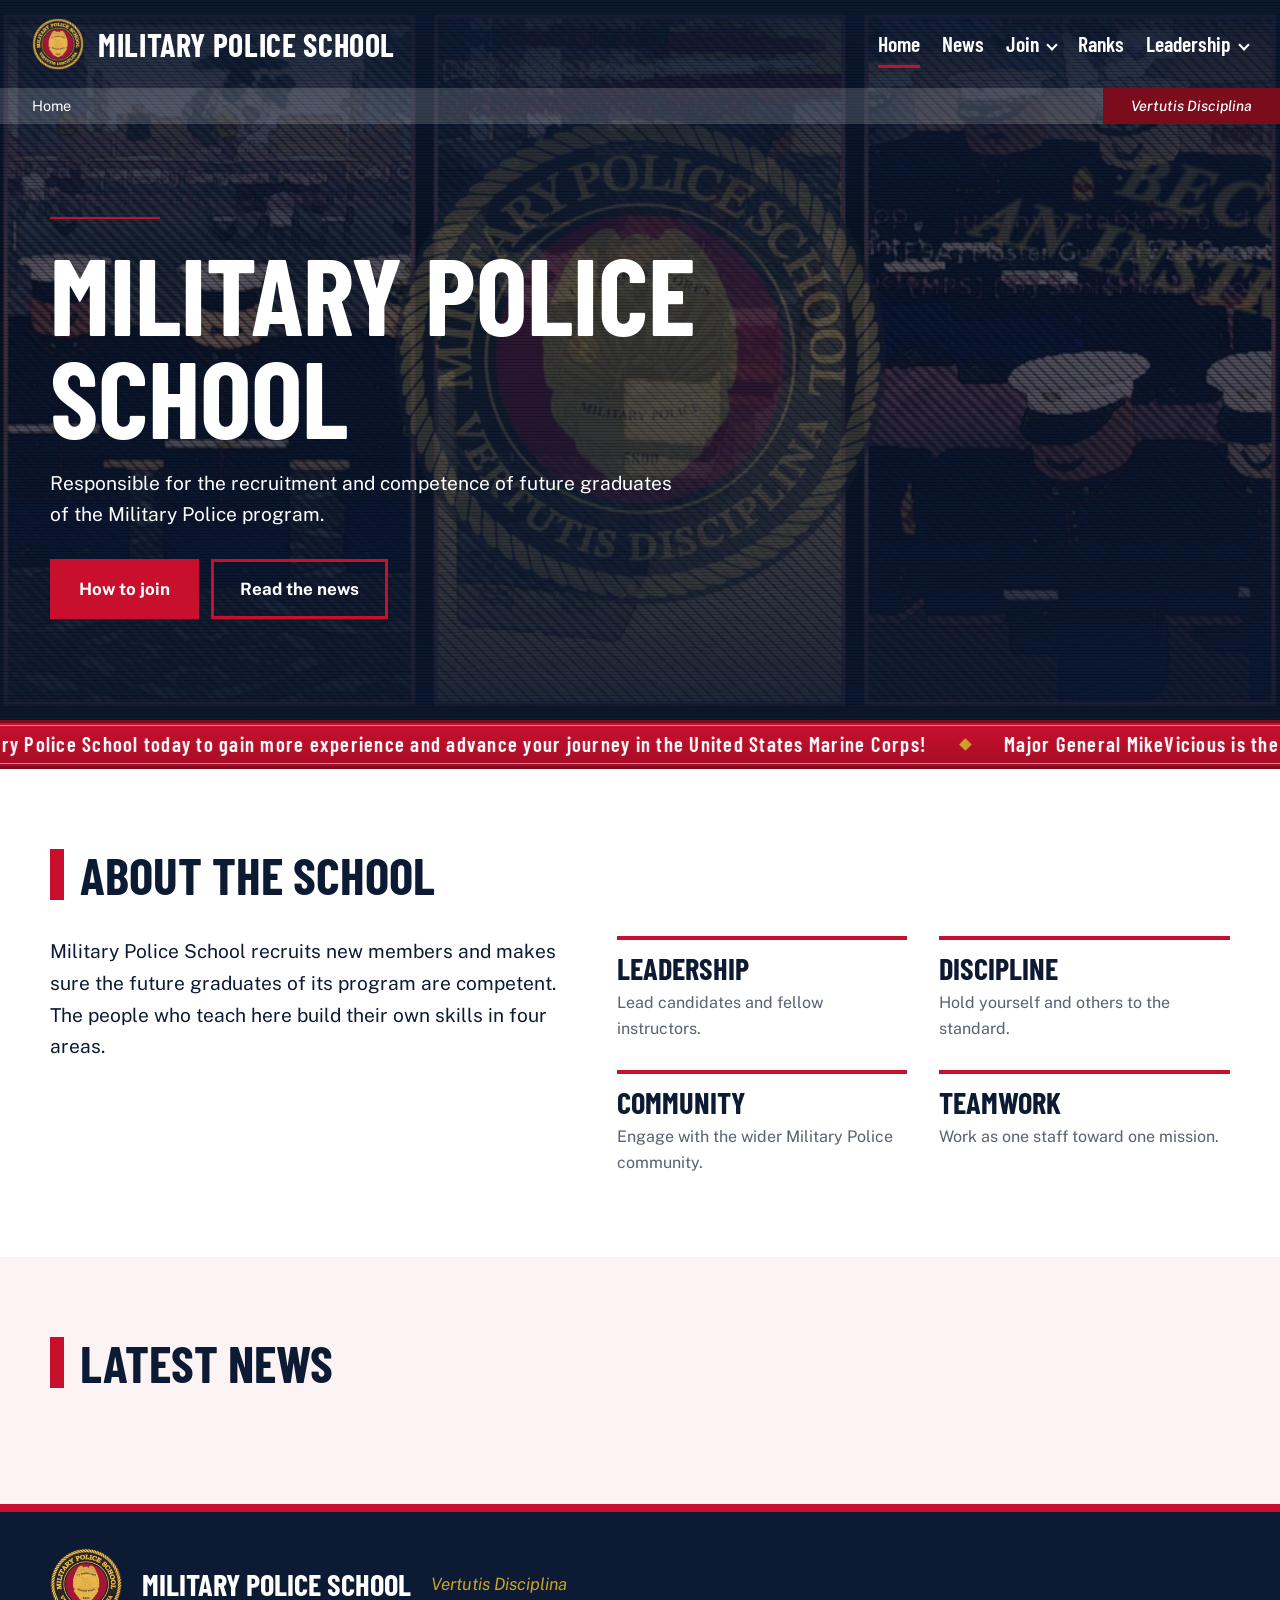
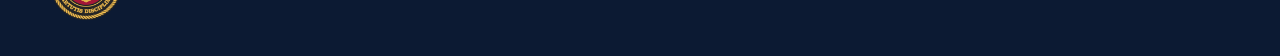
==== index.html @ 48cfb537 "Update index.html" ====
<!DOCTYPE html>
<html lang="en">
<head>
<meta charset="utf-8">
<meta name="viewport" content="width=device-width, initial-scale=1, viewport-fit=cover">
<link rel="icon" type="image/png" href="assets/logo.png">
<link rel="apple-touch-icon" href="assets/logo.png">
<title>Military Police School</title>
<meta property="og:site_name" content="Military Police School">
<meta property="og:type" content="website">
<meta property="og:title" content="Military Police School">
<meta property="og:description" content="Responsible for the recruitment and competence of future graduates of the Military Police program.">
<meta property="og:url" content="https://65vi9.github.io/Military-Police-School-Web/">
<meta property="og:image" content="https://65vi9.github.io/Military-Police-School-Web/assets/og-image.jpg">
<meta name="twitter:card" content="summary_large_image">
<meta name="theme-color" content="#c8102e">
<link rel="preconnect" href="https://fonts.googleapis.com">
<link rel="preconnect" href="https://fonts.gstatic.com" crossorigin>
<link href="https://fonts.googleapis.com/css2?family=Barlow+Condensed:wght@500;600;700&family=Zilla+Slab:wght@500;600;700&family=Public+Sans:wght@400;500;600;700&display=swap" rel="stylesheet">
<style>
:root{--white:#fff;--tint:#fcf4f4;--scarlet:#c8102e;--maroon:#7a0c1b;--navy:#0c1a33;--gold:#c9a227;--muted:#586073;--line:#e9d3d6;color-scheme:light;box-sizing:border-box;padding-top:env(safe-area-inset-top,0px);padding-bottom:env(safe-area-inset-bottom,0px)}
*,*::before,*::after{box-sizing:inherit}
body{margin:0;background:var(--white);color:var(--navy);font-family:"Public Sans",system-ui,-apple-system,"Segoe UI",Arial,sans-serif;font-size:1.0625rem;line-height:1.65}
img{max-width:100%;display:block}
a{color:inherit}
:focus-visible{outline:3px solid var(--scarlet);outline-offset:3px}
.wrap{width:min(1180px,100% - 40px);margin-inline:auto}
.cond{font-family:"Barlow Condensed","Arial Narrow",Impact,sans-serif}
.slab{font-family:"Zilla Slab",Rockwell,Georgia,serif}
.hero{position:relative;min-height:clamp(380px,46vw,520px);background:var(--navy);color:#fff;overflow:hidden;display:flex;flex-direction:column}
.hero.tall{min-height:clamp(560px,62vw,720px)}
.hero-bg{position:absolute;inset:0}
.hero-bg img{width:100%;height:100%;object-fit:cover;opacity:.55}
.hero-bg::after{content:"";position:absolute;inset:0;background:linear-gradient(180deg,rgba(12,26,51,.9),rgba(12,26,51,.35) 45%,rgba(12,26,51,.85))}
.top{position:relative;z-index:5;display:flex;align-items:center;justify-content:space-between;gap:16px;padding:18px 32px;flex-wrap:wrap}
.brand{display:flex;align-items:center;gap:14px;text-decoration:none}
.brand img{width:52px;height:52px}
.brand span{font-size:2rem;font-weight:700;text-transform:uppercase;letter-spacing:.02em;line-height:1}
nav{display:flex;gap:22px;flex-wrap:wrap}
nav a{position:relative;padding:6px 0;font-size:1.35rem;font-weight:600;text-decoration:none}
nav a::after{content:"";position:absolute;left:0;bottom:0;height:3px;width:100%;background:var(--scarlet);transform:scaleX(0);transform-origin:left;transition:transform .3s}
nav a[aria-current]::after{transform:scaleX(1)}
.crumbs{position:relative;z-index:2;display:flex;justify-content:space-between;align-items:stretch;background:rgba(255,255,255,.16);font-size:.9rem}
.crumbs ol{list-style:none;margin:0;padding:6px 32px;display:flex;gap:10px;flex-wrap:wrap;min-width:0}
.crumbs li+li::before{content:"›";margin-right:10px}
.crumbs a{text-decoration:none}
.crumbs li:last-child{overflow:hidden;text-overflow:ellipsis;white-space:nowrap;max-width:50vw}
.motto{background:var(--maroon);padding:6px 28px;font-style:italic;font-weight:500;white-space:nowrap}
.hero-body{position:relative;z-index:2;flex:1;display:flex;flex-direction:column;justify-content:center;padding:48px 0 56px}
.hero-body::before{content:"";display:block;width:110px;height:2px;background:var(--scarlet);margin-bottom:22px}
.hero h1{margin:0;font-size:clamp(3rem,9vw,6.8rem);line-height:.95;font-weight:700;text-transform:uppercase;max-width:14ch}
.hero.long h1{font-size:clamp(2.2rem,5.2vw,4.2rem);max-width:22ch;line-height:1.02}
.hero .lede{margin:20px 0 0;max-width:40rem;font-size:1.2rem}
.hero.play .hero-body>*{animation:slide .8s cubic-bezier(.2,.7,.2,1) both}
.hero.play .hero-body>*:nth-child(2){animation-delay:.12s}
.hero.play .hero-body>*:nth-child(3){animation-delay:.24s}
.hero.play .hero-body>*:nth-child(4){animation-delay:.36s}
.btnrow{display:flex;flex-wrap:wrap;gap:12px;margin-top:28px}
.btn{display:inline-block;padding:13px 26px;font-weight:700;text-decoration:none;border:3px solid var(--scarlet);transition:background .25s,color .25s}
.btn.solid{background:var(--scarlet);color:#fff}
.btn.line{color:#fff}
.page{display:none;min-height:50vh}
.page.on{display:block}
section{padding:80px 0}
.alt{background:var(--tint)}
h2.sec{display:flex;align-items:center;gap:16px;margin:0 0 36px;font-size:clamp(2.2rem,4.6vw,3.2rem);font-weight:700;text-transform:uppercase;line-height:1}
h2.sec::before{content:"";width:14px;align-self:stretch;background:var(--scarlet)}
.about{display:grid;grid-template-columns:1fr 1.2fr;gap:56px;align-items:start}
.about p{margin:0;font-size:1.2rem;max-width:36rem}
.values{display:grid;grid-template-columns:repeat(2,1fr);gap:28px 32px}
.values div{border-top:4px solid var(--scarlet);padding-top:12px}
.values h3{margin:0 0 4px;font-size:1.9rem;text-transform:uppercase;line-height:1.1}
.values p{font-size:1rem;color:var(--muted)}
.filter{display:flex;flex-wrap:wrap;gap:28px 36px;justify-content:space-between;align-items:flex-end;margin-bottom:26px}
.filter label{display:block;font-size:.8rem;letter-spacing:.2em;color:var(--maroon);margin-bottom:6px}
.filter select{min-width:200px;padding:6px 28px 6px 0;border:0;border-bottom:2px solid var(--line);background:transparent;font:700 1rem "Public Sans",sans-serif;color:var(--maroon)}
.filter input{width:min(320px,100%);padding:10px 12px;border:1px solid #b9bfca;font:1rem "Public Sans",sans-serif}
.results{display:flex;gap:16px;align-items:center;margin-bottom:18px;font-size:.95rem}
.results button{border:0;background:none;color:var(--muted);letter-spacing:.15em;font-size:.8rem;cursor:pointer;text-decoration:underline}
.grid{display:grid;grid-template-columns:repeat(6,1fr);gap:3px}
.tile{position:relative;display:block;min-height:300px;overflow:hidden;color:#fff;text-decoration:none;background:var(--navy);grid-column:span 2}
.tile.big{grid-column:span 6;min-height:380px}
.tile .bg{position:absolute;inset:0;background-size:cover;background-position:center;transition:transform .8s cubic-bezier(.2,.7,.2,1)}
.tile::after{content:"";position:absolute;inset:0;background:linear-gradient(180deg,rgba(12,26,51,.1),rgba(12,26,51,.88));transition:background .4s}
.tile .txt{position:absolute;z-index:2;left:0;right:0;bottom:0;padding:26px 28px}
.tile .txt::before{content:"";display:block;width:60px;height:3px;background:var(--scarlet);margin-bottom:14px;transition:width .4s}
.tile h3{margin:0;font-size:clamp(1.35rem,2.4vw,1.9rem);line-height:1.15;text-transform:uppercase;font-weight:700}
.tile.big h3{font-size:clamp(1.6rem,3.2vw,2.5rem);max-width:30ch}
.tile p{margin:10px 0 0;max-width:46rem;font-size:.98rem;color:#e3e6ee}
.more{display:inline-flex;align-items:center;gap:8px;margin-top:14px;font-size:.78rem;font-weight:700;letter-spacing:.2em}
.more::before{content:"";width:11px;height:11px;border-radius:50%;background:var(--scarlet);transition:transform .3s}
.reveal{opacity:0;transform:translateY(26px);transition:opacity .7s,transform .7s}
.reveal.in{opacity:1;transform:none}
.article{max-width:760px}
.meta{margin:0 0 28px;color:var(--muted);font-weight:600}
.article .intro{font-size:1.25rem;margin:0 0 36px}
.qa{margin:0 0 30px}
.qa h3{margin:0 0 8px;padding-left:16px;border-left:6px solid var(--scarlet);font-size:1.5rem;line-height:1.25;color:var(--maroon)}
.qa p{margin:0}
.back{display:inline-block;margin-top:24px;font-weight:700;color:var(--scarlet)}
.join{display:grid;grid-template-columns:1fr 1fr;border:3px solid var(--navy);background:var(--white)}
.join div{padding:40px}
.join div+div{border-left:3px solid var(--navy)}
.join h3{margin:0 0 10px;font-size:2.8rem;text-transform:uppercase;color:var(--scarlet);line-height:1}
.join p{margin:0;max-width:26rem}
.dc{color:var(--scarlet);font-weight:700}
.fmt{margin:0 0 24px;padding:18px 22px;background:var(--navy);color:#fff;border-left:6px solid var(--scarlet);font:.95rem/1.7 ui-monospace,Consolas,monospace;white-space:pre-wrap;overflow-wrap:anywhere}
.lbl{margin:0 0 6px;font-weight:700;color:var(--maroon)}
.steps{display:grid;grid-template-columns:1fr 1fr;gap:28px;margin-bottom:36px}
.steps>div{border-top:4px solid var(--scarlet);padding-top:12px}
.steps h3{margin:0 0 8px;font-size:1.9rem;text-transform:uppercase;line-height:1.1}
.steps p{margin:0 0 14px}
.list{margin:0 0 20px;padding-left:22px}
.list li{margin-bottom:6px}
.empty{margin:0;color:var(--muted)}
.rank-group{margin-bottom:56px}
.rank-group:last-child{margin-bottom:0}
.rank-group h3{margin:0 0 22px;padding-bottom:8px;border-bottom:2px solid var(--line);font-size:1.9rem;text-transform:uppercase;color:var(--scarlet)}
.roster{display:grid;grid-template-columns:repeat(3,1fr);gap:40px 28px}
.entry{display:flex;flex-direction:column;gap:14px;min-width:0}
.portrait{width:100%;max-width:320px;aspect-ratio:215/245;background:#e9edf3;border-bottom:5px solid var(--scarlet)}
.portrait img{width:100%;height:100%;object-fit:cover}
.rank{display:flex;align-items:center;gap:14px;min-width:0}
.tile2{flex:none;width:80px;height:80px;display:grid;place-items:center;background:var(--navy);border-bottom:5px solid var(--scarlet)}
.tile2 img{max-width:54px;max-height:58px;width:auto;height:auto}
.rank>div:last-child{min-width:0}
.rank b{display:block;font-size:1.8rem;line-height:1.05;overflow-wrap:anywhere}
.rank span{display:block;font-weight:600;margin-top:4px}
.rank small{display:block;font-size:.95rem;color:var(--muted)}
footer{background:var(--navy);color:#fff;border-top:8px solid var(--scarlet)}
footer .wrap{display:flex;align-items:center;gap:20px;padding:36px 0;flex-wrap:wrap}
footer img{width:72px;height:72px}
footer p{margin:0}
footer .t{font-size:1.9rem;font-weight:700;text-transform:uppercase}
footer em{color:var(--gold)}
.lead{margin:0 0 28px}
.lead img{width:100%;border-bottom:6px solid var(--scarlet)}
figure{margin:0 0 28px}
figure img{width:100%}
figcaption{font-size:.9rem;color:var(--muted);margin-top:6px}
blockquote{margin:0 0 30px;padding:6px 0 6px 20px;border-left:6px solid var(--scarlet);font-size:1.5rem;line-height:1.3;color:var(--maroon)}
blockquote cite{display:block;margin-top:8px;font:600 1rem "Public Sans",sans-serif;color:var(--muted)}
.sub{margin:36px 0 12px;font-size:1.7rem}
.body{margin:0 0 20px}
.has-menu{position:relative;display:flex}
.caret{display:inline-block;width:8px;height:8px;margin-left:9px;border-right:2px solid currentColor;border-bottom:2px solid currentColor;transform:translateY(-3px) rotate(45deg);transition:transform .3s}
.has-menu:hover .caret,.has-menu:focus-within .caret{transform:translateY(1px) rotate(225deg)}
.menu,.fly{list-style:none;margin:0;padding:14px 0;opacity:0;visibility:hidden;transition:opacity .25s,transform .25s,visibility .25s}
.menu{position:absolute;top:100%;right:-14px;min-width:250px;background:#a00c20;box-shadow:0 14px 30px rgba(0,0,0,.4);transform:translateY(10px)}
.has-menu:hover>.menu,.has-menu:focus-within>.menu{opacity:1;visibility:visible;transform:none}
.menu li{position:relative}
.menu a{display:block;padding:9px 28px;font-size:1.15rem;font-weight:500;white-space:nowrap}
.menu a::after{display:none}
.menu li:hover>a,.menu li:focus-within>a{background:rgba(0,0,0,.2)}
.menu li.has-fly>a,.menu li.flat>a{padding-left:38px}
.menu li.has-fly>a::before{content:"";position:absolute;left:16px;top:50%;width:8px;height:8px;border-left:2px solid #fff;border-bottom:2px solid #fff;transform:translateY(-50%) rotate(45deg)}
.fly .none{display:block;padding:9px 28px;font-size:1.15rem;font-weight:500;white-space:nowrap;opacity:.7}
.fly{position:absolute;top:-14px;right:100%;min-width:270px;background:var(--maroon);box-shadow:0 14px 30px rgba(0,0,0,.4);transform:translateX(10px)}
.menu li:hover>.fly,.menu li:focus-within>.fly{opacity:1;visibility:visible;transform:none}
.bio{display:inline-flex;align-items:center;gap:14px;align-self:flex-start;color:#a00c20;font-size:.85rem;font-weight:600;letter-spacing:.28em;text-transform:uppercase;text-decoration:none}
.bio svg{width:18px;height:22px;flex:none;fill:currentColor;transition:transform .3s}
.bio span{padding-bottom:3px;background:linear-gradient(currentColor,currentColor) left bottom/0 2px no-repeat;transition:background-size .3s}
.profile{display:grid;grid-template-columns:minmax(0,380px) 1fr;gap:48px;align-items:start}
.profile .portrait{max-width:380px}
.profile .rank{gap:18px;margin-bottom:26px}
.profile .tile2{width:96px;height:96px}
.profile .tile2 img{max-width:64px;max-height:70px}
.profile .rank b{font-size:2.4rem}
.profile .rank span{font-size:1.1rem}
.promo{margin:36px 0 12px}
.promo h3{margin:0 0 22px;padding-bottom:8px;border-bottom:2px solid var(--line);font-size:1.9rem;text-transform:uppercase;color:var(--scarlet)}
.timeline{position:relative;list-style:none;margin:0;padding:0 0 0 34px}
.timeline::before{content:"";position:absolute;left:8px;top:14px;bottom:14px;width:3px;background:var(--line)}
.timeline li{position:relative;display:flex;align-items:center;gap:20px;padding:10px 0}
.timeline li::before{content:"";position:absolute;left:-34px;top:50%;width:19px;height:19px;border:3px solid var(--scarlet);border-radius:50%;background:var(--white);transform:translateY(-50%)}
.timeline li:last-child::before{background:var(--scarlet);box-shadow:0 0 0 5px rgba(200,16,46,.18)}
.timeline .when{flex:none;width:170px;font-weight:600;color:var(--muted);font-size:.95rem}
.timeline .badge{flex:none;width:68px;height:68px;display:grid;place-items:center;background:var(--navy);border-bottom:4px solid var(--scarlet)}
.timeline .badge img{max-width:46px;max-height:50px;width:auto;height:auto}
.timeline .what b{display:block;font-size:1.55rem;line-height:1.1}
.timeline .what span{display:block;font-weight:600;color:var(--maroon)}
.progress{position:fixed;top:0;left:0;right:0;height:4px;z-index:50;background:linear-gradient(90deg,var(--scarlet),var(--gold));transform:scaleX(0);transform-origin:left}
.hero-bg::before{content:"";position:absolute;inset:0;z-index:1;pointer-events:none;background:repeating-linear-gradient(0deg,rgba(0,0,0,.2) 0 1px,transparent 1px 3px)}
.hero::before{content:"";position:absolute;left:0;right:0;top:-160px;height:160px;z-index:1;pointer-events:none;background:linear-gradient(180deg,transparent,rgba(255,255,255,.08),transparent)}
.portrait{position:relative;overflow:hidden}
.portrait img{transition:transform .6s cubic-bezier(.2,.7,.2,1)}
.portrait::after{content:"";position:absolute;inset:12px;pointer-events:none;opacity:0;transform:scale(1.12);transition:opacity .35s,transform .35s;background:linear-gradient(#fff,#fff) 0 0/24px 2px,linear-gradient(#fff,#fff) 0 0/2px 24px,linear-gradient(#fff,#fff) 100% 0/24px 2px,linear-gradient(#fff,#fff) 100% 0/2px 24px,linear-gradient(#fff,#fff) 0 100%/24px 2px,linear-gradient(#fff,#fff) 0 100%/2px 24px,linear-gradient(#fff,#fff) 100% 100%/24px 2px,linear-gradient(#fff,#fff) 100% 100%/2px 24px;background-repeat:no-repeat}
.tile2,.timeline .badge{position:relative;overflow:hidden}
.tile2::after,.timeline .badge::after{content:"";position:absolute;inset:0;pointer-events:none;background:linear-gradient(115deg,transparent 35%,rgba(255,255,255,.35) 50%,transparent 65%);transform:translateX(-130%)}
.creed{position:relative;margin:0 0 26px;padding:18px 24px 18px 28px;background:var(--navy);border-left:6px solid var(--scarlet);color:#fff;font-size:1.45rem;font-style:italic;line-height:1.3}
.creed small{display:block;margin-bottom:8px;color:var(--gold);font:700 .75rem "Public Sans",sans-serif;font-style:normal;letter-spacing:.3em}
.outcome{margin:0 0 40px}
.outcome h3{display:flex;align-items:center;gap:12px;margin:0 0 14px;font-size:1.9rem;text-transform:uppercase;color:var(--scarlet)}
.outcome h3::before{content:"";width:12px;height:26px;background:var(--scarlet)}
.outcome .scroll{overflow-x:auto;border:3px solid var(--navy)}
.outcome table{width:100%;min-width:560px;border-collapse:collapse}
.outcome th{padding:12px 16px;background:var(--navy);border-bottom:4px solid var(--scarlet);color:#fff;text-align:left;font:700 1.15rem "Barlow Condensed",sans-serif;letter-spacing:.14em;text-transform:uppercase}
.outcome td{padding:13px 16px;border-top:1px solid var(--line);font-weight:600;overflow-wrap:anywhere}
.outcome tbody tr{transition:background .2s}
.outcome tbody tr:nth-child(even){background:var(--tint)}
.outcome td.tbd{color:var(--muted);font-style:italic;font-weight:500}
.outcome td.only{padding:36px 16px;color:var(--maroon);font-style:normal;font-weight:700;letter-spacing:.22em;text-align:center;text-transform:uppercase}
@keyframes sweep{from{top:-160px}to{top:100%}}
@keyframes strike{from{opacity:0;letter-spacing:.3em}to{opacity:1;letter-spacing:0}}
@keyframes rule{from{width:0}to{width:110px}}
@keyframes pagein{from{opacity:0;transform:translateY(14px)}to{opacity:1;transform:none}}
@keyframes ping{0%{box-shadow:0 0 0 0 rgba(200,16,46,.55)}100%{box-shadow:0 0 0 16px rgba(200,16,46,0)}}
@keyframes slam{0%{opacity:0;transform:rotate(-3deg) scale(2.6)}60%{opacity:.95}100%{opacity:.93;transform:rotate(-3deg) scale(1)}}
@media (prefers-reduced-motion:no-preference){
.hero::before{animation:sweep 7s linear infinite}
.hero.play .hero-body>h1{animation:strike .9s cubic-bezier(.2,.7,.2,1) both}
.hero.play .hero-body::before{animation:rule 1s ease-out both}
.page.on{animation:pagein .5s ease both}
.timeline li:last-child::before{animation:ping 2.2s ease-out infinite}
.stamp{animation:slam .7s cubic-bezier(.2,.9,.3,1.25) .4s both}
}
@keyframes slide{from{opacity:0;transform:translateX(-34px)}to{opacity:1;transform:none}}
@keyframes drift{from{transform:scale(1)}to{transform:scale(1.1) translateX(-1.5%)}}
@media (prefers-reduced-motion:no-preference){.hero-bg img{animation:drift 24s ease-in-out infinite alternate}}
@media (prefers-reduced-motion:reduce){.reveal{opacity:1;transform:none;transition:none}.tile .bg,.tile .txt::before,nav a::after{transition:none}}
.stamp{display:table;position:relative;margin:0 0 32px;padding:12px 34px 14px;border:5px solid var(--scarlet);color:var(--scarlet);text-align:center;text-transform:uppercase;transform:rotate(-3deg);transform-origin:left center;opacity:.93;filter:url(#inkWear)}
.stamp::before{content:"";position:absolute;inset:4px;border:2px solid currentColor;pointer-events:none}
.stamp>*{display:block;position:relative;font-family:"Barlow Condensed","Arial Narrow",sans-serif;line-height:1}
.stamp-top{padding:0 0 7px .42em;border-bottom:2px solid currentColor;font-size:.95rem;font-weight:700;letter-spacing:.42em}
.stamp-main{padding:8px 0 4px .2em;font-size:4.6rem;font-weight:700;letter-spacing:.2em}
.stamp-bot{padding:7px 0 0 .3em;border-top:2px solid currentColor;font-size:.9rem;font-weight:600;letter-spacing:.3em}
.ticker{position:relative;display:flex;align-items:stretch;background:linear-gradient(180deg,var(--scarlet),#a60d26);color:#fff;border-top:3px solid var(--maroon);border-bottom:3px solid var(--maroon);overflow:hidden}
.ticker::before{content:"";position:absolute;inset:2px 0;border-top:1px solid rgba(255,255,255,.5);border-bottom:1px solid rgba(255,255,255,.5);pointer-events:none;z-index:2}
.ticker-view{flex:1;min-width:0;overflow:hidden;cursor:grab;touch-action:pan-y;user-select:none;-webkit-user-select:none}
.ticker-view.drag{cursor:grabbing}
.ticker-track{display:flex;width:max-content;will-change:transform}
.ticker-set{display:flex;flex:none}
.ticker-item{flex:none;display:flex;align-items:center;padding:9px 0;font-size:1.3rem;line-height:1.2;font-weight:600;letter-spacing:.06em;white-space:nowrap}
.ticker-item::after{content:"";width:9px;height:9px;margin:0 34px;background:var(--gold);transform:rotate(45deg)}
@media (prefers-reduced-motion:reduce){.ticker-view{overflow-x:auto;cursor:auto;user-select:auto;-webkit-user-select:auto}.ticker-set.dup{display:none}}
@media (max-width:560px){.ticker-item{font-size:1.1rem}.stamp{padding:10px 18px 12px}.stamp-main{font-size:3.2rem}.stamp-top{font-size:.8rem;letter-spacing:.3em}.stamp-bot{font-size:.75rem;letter-spacing:.14em}}
.ranks{display:grid;grid-template-columns:minmax(250px,330px) minmax(0,1fr);gap:44px;align-items:start}
.rank-list{list-style:none;margin:0;padding:0;border:3px solid var(--navy);background:var(--white)}
.rank-list li+li{border-top:1px solid var(--line)}
.rank-list .grp{padding:10px 18px;background:var(--tint);color:var(--maroon);font-family:"Barlow Condensed","Arial Narrow",sans-serif;font-size:1.1rem;font-weight:700;letter-spacing:.2em;text-transform:uppercase}
.rank-list a{display:flex;justify-content:space-between;align-items:center;gap:12px;padding:14px 18px;border-left:6px solid transparent;font-weight:600;text-decoration:none;transition:background .2s,border-color .2s}
.rank-list small{color:var(--muted);font-size:.85rem;font-weight:600;letter-spacing:.06em;white-space:nowrap}
.rank-list a[aria-current]{background:var(--navy);border-left-color:var(--scarlet);color:#fff}
.rank-list a[aria-current] small{color:#d4d9e6}
.rank-head{margin:0 0 26px}
.rank-head h3{margin:0 0 14px;font-size:clamp(2.4rem,5.5vw,3.6rem);line-height:1;text-transform:uppercase}
.chips{display:flex;flex-wrap:wrap;gap:8px}
.chips span{padding:4px 14px;background:var(--navy);color:#fff;font-size:.85rem;font-weight:700;letter-spacing:.14em;text-transform:uppercase}
.chips span:first-child{background:var(--scarlet)}
.insignia-row{display:flex;flex-wrap:wrap;gap:28px}
.insig{display:flex;align-items:center;gap:16px}
.insig .tile2{width:112px;height:112px}
.insig .tile2 img{max-width:76px;max-height:84px}
.insig b{display:block;font-size:1.5rem;line-height:1.1}
.insig span{display:block;font-weight:600;color:var(--muted)}
.rank-detail h4{margin:32px 0 12px;padding-bottom:6px;border-bottom:2px solid var(--line);font-family:"Barlow Condensed","Arial Narrow",sans-serif;font-size:1.7rem;line-height:1.1;text-transform:uppercase;color:var(--scarlet)}
.rank-detail .body{font-size:1.15rem}
@media (prefers-reduced-motion:no-preference){.rank-card{animation:pagein .35s ease both}}
@media (hover:hover) and (pointer:fine){
.rank-list a:not([aria-current]):hover{background:var(--tint)}
nav a:hover::after{transform:scaleX(1)}
.crumbs a:hover{text-decoration:underline}
.btn.solid:hover{background:var(--maroon);border-color:var(--maroon)}
.btn.line:hover{background:var(--scarlet)}
.tile:hover .bg{transform:scale(1.07)}
.tile:hover::after{background:linear-gradient(180deg,rgba(122,12,27,.25),rgba(12,26,51,.94))}
.tile:hover .txt::before{width:130px}
.tile:hover .more::before{transform:scale(1.5)}
.bio:hover svg{transform:translateY(-3px)}
.bio:hover span{background-size:100% 2px}
.portrait:hover img{transform:scale(1.05)}
.portrait:hover::after{opacity:1;transform:none}
.tile2:hover::after,.timeline li:hover .badge::after{transform:translateX(130%);transition:transform .8s}
.tile2:hover img,.timeline li:hover .badge img{transform:scale(1.1);transition:transform .4s}
.outcome tbody tr:hover{background:#f6dfe3}
}
@media (max-width:900px){
.ranks{grid-template-columns:1fr;gap:28px}
.rank-list{display:flex;overflow-x:auto;border-width:2px}
.rank-list .grp{display:none}
.rank-list li{flex:none}
.rank-list li+li{border-top:0;border-left:1px solid var(--line)}
.rank-list a{border-left:0;border-bottom:5px solid transparent;white-space:nowrap}
.rank-list a[aria-current]{border-bottom-color:var(--scarlet)}
.about{grid-template-columns:1fr;gap:32px}
.roster{grid-template-columns:1fr}
.profile{grid-template-columns:1fr}
.menu,.caret{display:none}
.join,.steps{grid-template-columns:1fr}
.join div+div{border-left:0;border-top:3px solid var(--navy)}
.tile{grid-column:span 6}
section{padding:60px 0}
.top{padding:14px 20px}
.crumbs ol{padding:6px 20px}
}
@media (max-width:560px){
.timeline li{flex-wrap:wrap;gap:6px 16px}
.timeline .when{width:100%}
}
@media (max-width:560px){
.brand span{display:none}
nav{gap:14px}
nav a{font-size:1.15rem}
.values{grid-template-columns:1fr}
.motto{padding:6px 14px}
}
.awards{margin-top:56px}
.awards>h3{margin:0 0 22px;padding-bottom:8px;border-bottom:2px solid var(--line);font-size:1.9rem;text-transform:uppercase;color:var(--scarlet)}
.case{--per-row:var(--dense,7);container-type:inline-size;--cell:100px;--gap:14px;--pad:36px;--rib:76px;--cols:min(var(--count),var(--per-row));position:relative;width:min(100%,max(700px,calc(var(--cols)*var(--cell) + (var(--cols) - 1)*var(--gap) + 2*var(--pad) + 39px)));margin-inline:auto;padding:38px var(--pad) 36px;color:#fff;border-style:solid;border-width:25px 20px 22px 19px;border-image:url(assets/awards/shadowbox.png) 25 20 22 19 stretch;background:url("data:image/svg+xml,%3Csvg xmlns='http://www.w3.org/2000/svg' width='240' height='240'%3E%3Cfilter id='n' x='0' y='0'%3E%3CfeTurbulence type='fractalNoise' baseFrequency='.85' numOctaves='3' seed='7' stitchTiles='stitch'/%3E%3CfeColorMatrix values='0 0 0 0 1 0 0 0 0 1 0 0 0 0 1 0 0 0 1.6 -.55'/%3E%3C/filter%3E%3Crect width='240' height='240' filter='url(%23n)' opacity='.2'/%3E%3C/svg%3E"),repeating-linear-gradient(0deg,rgba(0,0,0,.34) 0 1px,rgba(255,255,255,.028) 1px 2px,transparent 2px 3px),repeating-linear-gradient(90deg,rgba(0,0,0,.34) 0 1px,rgba(255,255,255,.028) 1px 2px,transparent 2px 3px),repeating-linear-gradient(45deg,rgba(255,255,255,.012) 0 1px,transparent 1px 4px),radial-gradient(120% 95% at 50% 35%,#1f1f20 0,#161617 55%,#0c0c0d 100%);box-shadow:inset 0 0 90px rgba(0,0,0,.85),0 28px 54px rgba(12,26,51,.32)}
.medal-field{--cw:min(var(--cell),calc((100cqw - (var(--cols) - 1)*var(--gap))/var(--cols)));display:flex;flex-wrap:wrap;justify-content:center;gap:30px var(--gap)}
.medal-field .award{flex:none;width:var(--cw)}
.award{display:flex;flex-direction:column;gap:12px;min-width:0}
.award-art{position:relative;width:100%}
.award-art img{width:100%;height:100%;object-fit:contain;object-position:center top;filter:drop-shadow(5px 9px 7px rgba(0,0,0,.7))}
.medal-field .award-art{aspect-ratio:1/2.15;padding:0 4px}
.plate{flex:1;display:flex;align-items:center;justify-content:center;min-height:calc(var(--cw,100px)*.42);padding:4px 3px;border:2px solid;border-image:url(assets/awards/medal-plate.png) 1 fill/2px;box-shadow:0 4px 6px rgba(0,0,0,.65);color:#99902B;font-family:"Barlow Condensed","Arial Narrow",Impact,sans-serif;font-size:clamp(4px,calc(var(--cw,100px)*.115),.8rem);font-weight:700;letter-spacing:.01em;line-height:1.15;text-align:center;text-transform:uppercase;text-wrap:balance;overflow-wrap:break-word;word-break:normal}
.stars{position:absolute;left:50%;top:15%;transform:translateX(-50%);display:flex;flex-wrap:wrap;justify-content:center;gap:2px;width:72%;filter:drop-shadow(0 1px 1px rgba(0,0,0,.8))}
.stars i{width:14px;height:14px;background:#d4d8de;clip-path:polygon(50% 0,61% 35%,98% 35%,68% 57%,79% 91%,50% 70%,21% 91%,32% 57%,2% 35%,39% 35%)}
.stars i.b{background:#c07a3a}
.case-low{display:grid;grid-template-columns:1fr auto 1fr;grid-template-areas:"left rack right";align-items:center;gap:24px;margin-top:46px}
.case-low .left{grid-area:left;justify-content:flex-end}
.case-low .right{grid-area:right;justify-content:flex-start}
.case-low .rack{grid-area:rack}
.side{display:flex;flex-wrap:wrap;align-items:center;gap:12px}
.side .award{flex:none;width:68px}
.side .award-art{aspect-ratio:1/1}
.side .award-art img{object-position:center}
.rack{display:flex;flex-direction:column;align-items:center;filter:drop-shadow(0 5px 6px rgba(0,0,0,.7))}
.rack-row{display:flex;justify-content:center}
.rack .award{flex:none;width:var(--rib);gap:0}
.rack .award-art{aspect-ratio:3.66/1;box-shadow:0 0 0 1px rgba(0,0,0,.65)}
.rack .award-art img{object-fit:cover;object-position:center;filter:none}
.rack .stars{top:50%;transform:translate(-50%,-50%)}
.rack .stars i{width:9px;height:9px}
.case-foot{display:flex;justify-content:center;align-items:center;gap:20px 24px;margin-top:38px}
.case-foot .nameplate{flex:0 1 auto;min-width:0}
.foot-insig{flex:none;display:grid;place-items:center;width:96px}
.foot-insig img{max-width:84px;max-height:72px;width:auto;height:auto;filter:drop-shadow(4px 7px 6px rgba(0,0,0,.75))}
@container (max-width:480px){.case-foot{flex-wrap:wrap}.case-foot .nameplate{order:-1;flex-basis:100%}.foot-insig{width:auto}.foot-insig img{max-width:80px;max-height:60px}}
.nameplate{display:flex;flex-direction:column;align-items:center;gap:3px;width:fit-content;min-width:min(100%,380px);max-width:100%;padding:14px 30px;border:3px solid;border-image:url(assets/awards/nameplate-box.png) 1 fill/3px;text-align:center;text-transform:uppercase;color:#99902B;box-shadow:0 6px 10px rgba(0,0,0,.65)}
.nameplate b{font-size:1.45rem;line-height:1.1;letter-spacing:.1em;color:#99902B}
.nameplate span,.nameplate em{font-family:"Barlow Condensed","Arial Narrow",Impact,sans-serif;font-style:normal;font-weight:700;letter-spacing:.12em}
.nameplate span{font-size:.9rem}
.nameplate em{font-size:1.05rem;color:#99902B}
@media (prefers-reduced-motion:no-preference){
@keyframes awardin{from{opacity:0;transform:translateY(16px)}to{opacity:1;transform:none}}
.award{animation:awardin .55s cubic-bezier(.2,.7,.2,1) both;animation-delay:calc(var(--i)*45ms);transition:transform .3s}
}
@media (hover:hover) and (pointer:fine){.award:hover{transform:translateY(-5px)}}
@media (max-width:1100px){.case{--per-row:min(var(--dense,7),10);--cell:96px}}
@media (max-width:760px){.case{--per-row:min(var(--dense,7),6)}.case-low{grid-template-columns:1fr 1fr;grid-template-areas:"rack rack" "left right";gap:28px 14px}.case-low .left,.case-low .right{justify-content:center}}
@media (max-width:560px){.case{--per-row:min(var(--dense,7),3);--cell:84px;--gap:8px;--pad:12px;--rib:64px;padding:24px var(--pad) 24px;border-width:14px 11px 12px 11px}.plate{letter-spacing:0}.nameplate{padding:12px 20px}.nameplate b{font-size:1.2rem}.nameplate span{font-size:.8rem}.nameplate em{font-size:.9rem}}
</style>
<link rel="stylesheet" href="assets/article.css">
</head>
<body>
<svg width="0" height="0" style="position:absolute" aria-hidden="true" focusable="false"><filter id="inkWear" x="-4%" y="-4%" width="108%" height="108%" color-interpolation-filters="sRGB"><feTurbulence type="fractalNoise" baseFrequency="0.04" numOctaves="2" seed="4" result="warp"/><feDisplacementMap in="SourceGraphic" in2="warp" scale="2" xChannelSelector="R" yChannelSelector="G" result="rough"/><feTurbulence type="fractalNoise" baseFrequency="0.85" numOctaves="2" seed="11" result="grain"/><feColorMatrix in="grain" type="matrix" values="0 0 0 0 0 0 0 0 0 0 0 0 0 0 0 0 0 0 -9 6.2" result="holes"/><feComposite in="rough" in2="holes" operator="in"/></filter></svg>
<div class="progress" id="progress" aria-hidden="true"></div>
<div class="hero tall play" id="hero">
<div class="hero-bg"><img id="heroImg" alt=""></div>
<div class="top">
<a class="brand cond" href="#/"><img id="brandLogo" alt="Military Police School seal"><span>Military Police School</span></a>
<nav class="cond" aria-label="Main">
<a href="#/" data-route="home">Home</a>
<a href="#/news" data-route="news">News</a>
<div class="has-menu"><a href="#/join" data-route="join">Join<span class="caret" aria-hidden="true"></span></a><ul class="menu" id="joinMenu"></ul></div>
<a href="#/ranks" data-route="ranks">Ranks</a>
<div class="has-menu"><a href="#/leadership" data-route="leadership">Leadership<span class="caret" aria-hidden="true"></span></a><ul class="menu" id="leadMenu"></ul></div>
</nav>
</div>
<div class="crumbs"><ol id="crumbs"></ol><div class="motto">Vertutis Disciplina</div></div>
<div class="wrap hero-body">
<h1 class="cond" id="heroTitle"></h1>
<p class="lede" id="heroLede"></p>
<div class="btnrow" id="heroCta"></div>
</div>
</div>
<div class="ticker" role="region" aria-label="Announcements"><div class="ticker-view"><div class="ticker-track" id="tickerTrack"></div></div></div>
<main>
<div class="page" data-page="home">
<section>
<div class="wrap">
<h2 class="sec cond">About the school</h2>
<div class="about">
<p>Military Police School recruits new members and makes sure the future graduates of its program are competent. The people who teach here build their own skills in four areas.</p>
<div class="values">
<div><h3 class="cond">Leadership</h3><p>Lead candidates and fellow instructors.</p></div>
<div><h3 class="cond">Discipline</h3><p>Hold yourself and others to the standard.</p></div>
<div><h3 class="cond">Community</h3><p>Engage with the wider Military Police community.</p></div>
<div><h3 class="cond">Teamwork</h3><p>Work as one staff toward one mission.</p></div>
</div>
</div>
</div>
</section>
<section class="alt">
<div class="wrap">
<h2 class="sec cond">Latest news</h2>
<div class="grid" id="homeGrid"></div>
</div>
</section>
</div>
<div class="page" data-page="news">
<section>
<div class="wrap">
<div class="filter">
<div><label for="catSelect">CATEGORY</label><select id="catSelect"></select></div>
<div><label for="kwInput">KEY WORDS</label><input id="kwInput" type="search" placeholder="Search news"></div>
</div>
<div class="results"><span id="resultCount"></span><button id="clearAll" type="button">CLEAR ALL</button></div>
<div class="grid" id="newsGrid"></div>
</div>
</section>
</div>
<div class="page" data-page="article">
<section>
<div class="wrap">
<div class="article" id="articleBody"></div>
</div>
</section>
</div>
<div class="page" data-page="join">
<section class="alt" data-part="ways">
<div class="wrap">
<h2 class="sec cond">Two ways in</h2>
<div class="join">
<div><h3 class="cond">Tryouts</h3><p>Attend a tryout and show you are ready to be part of Military Police School.</p></div>
<div><h3 class="cond">Applications</h3><p>Submit an application when positions are open and be considered for the school.</p></div>
</div>
</div>
</section>
<section data-part="tryouts">
<div class="wrap">
<h2 class="sec cond">Request a tryout</h2>
<div class="steps">
<div>
<h3 class="cond">Wait for a hosted tryout</h3>
<p>Wait until an Instructor hosts a Military Police School tryout. Check <a class="dc" href="https://discord.com/channels/679450235982053393/1143018721707819098" target="_blank" rel="noopener noreferrer">#event-broadcast</a> to see if an MPS tryout is being hosted, then attend and become a member of Military Police School.</p>
<p>Do not forget to get the MPS PING role from <a class="dc" href="https://discord.com/channels/679450235982053393/1462016940422987867" target="_blank" rel="noopener noreferrer">#get-your-roles</a> so you get notified every time there is a Military Police School tryout.</p>
</div>
<div>
<h3 class="cond">Request one yourself</h3>
<p>Request a tryout in <a class="dc" href="https://discord.com/channels/679450235982053393/1505501777934422197" target="_blank" rel="noopener noreferrer">#request-a-tryout</a> by creating a post in that thread. Follow the format below exactly.</p>
</div>
</div>
<p class="lbl">Post title format</p>
<pre class="fmt">Military Police School | Username</pre>
<p class="lbl">Post format</p>
<pre class="fmt">Name: (e.g. mikebell)
Timezone: (e.g. EST)
Device: (e.g. Phone, PC)
Mic: Yes/No
Availability: (e.g. From May 17, 2026 5:15 PM to May 17, 2026 5:20 PM)
Ping: @MPS Staff</pre>
</div>
</section>
<section class="alt" data-part="apps">
<div class="wrap">
<h2 class="sec cond">Applications</h2>
<div class="grid" id="appGrid"></div>
</div>
</section>
</div>
<div class="page" data-page="ranks">
<section>
<div class="wrap">
<div class="ranks"><ul class="rank-list" id="rankList"></ul><div class="rank-detail" id="rankDetail"></div></div>
</div>
</section>
</div>
<div class="page" data-page="profile">
<section>
<div class="wrap" id="profileBody"></div>
</section>
</div>
<div class="page" data-page="leadership">
<section>
<div class="wrap" id="roster"></div>
</section>
</div>
</main>
<footer>
<div class="wrap">
<img id="footLogo" alt="">
<p class="t cond">Military Police School</p>
<p><em>Vertutis Disciplina</em></p>
</div>
</footer>
<script src="assets/markdown.js"></script>
<script>
const IMG = {banner: "assets/banner.webp", logo: "assets/logo.png", portrait: "assets/portrait.png", o1: "assets/o1.webp", o8: "assets/o8.webp", o7: "assets/o7.webp", o4: "assets/o4.webp", o3: "assets/o3.webp", o2: "assets/o2.webp", e2: "assets/e2.webp", e3: "assets/e3.webp", e4: "assets/e4.webp", e5: "assets/e5.webp", e6: "assets/e6.webp", e7: "assets/e7.webp", e8a: "assets/e8a.webp", e8b: "assets/e8b.webp", e9a: "assets/e9a.webp", e9b: "assets/e9b.webp", e9c: "assets/e9c.webp", e9d: "assets/e9d.webp", o6: "assets/o6.webp", o5: "assets/o5.webp"};
let ARTICLES = [];
let APPLICATIONS = [];
const PEOPLE = [
  {id: "high-command", name: "High Command", list: [["MikeVicious", "Commanding Officer", "Major General", "o8", "Major General Mike has served at Military Police School since May 7, 2026, and is one of the people who has contributed the most to leading and developing the school. He officially began his work in High Command on June 24, 2026, as a Divisional Sergeant Major.", [["May 7, 2026", "First Lieutenant", "o2", "Staff Instructor"], ["May 9, 2026", "Colonel", "o6", "Chief Instructor, Aide De Camp"], ["June 24, 2026", "Sergeant Major", "e9b", "Divisional Sergeant Major"], ["July 7, 2026", "Brigadier General", "o7", "Executive Officer"], ["October 6, 2026", "Major General", "o8", "Commanding Officer"]], "If you win, you don’t have to provide any explanations... If you lose, you shouldn’t even be there to give explanations..."], ["VACANT", "Executive Officer", "Brigadier General", "o7"], ["AnthonyUnbeatable", "Divisional Sergeant Major", "Sergeant Major", "e9b", "Sergeant Major Anthony has served at Military Police School since April 16, 2026, and currently serves as Divisional Sergeant Major. He became a member of High Command on October 6, 2026.", [["May 26, 2026", "Captain", "o3", "Senior Staff Instructor"], ["June 2, 2026", "Major", "o4", "Lead Staff Instructor"], ["June 15, 2026", "Lieutenant Colonel", "o5", "Head Instructor"], ["July 7, 2026", "Colonel", "o6", "Chief Instructor"], ["October 6, 2026", "Sergeant Major", "e9b", "Divisional Sergeant Major"]], "The goat"]]},
  {id: "chief-instructors", name: "Middle Command: Chief Instructors", list: [["65VI9", "Chief Instructor, Aide De Camp", "Colonel", "o6", "", [["May 18, 2026", "Major", "o4", "Lead Staff Instructor"], ["May 25, 2026", "Lieutenant Colonel", "o5", "Head Instructor"], ["June 15, 2026", "Colonel", "o6", "Chief Instructor"], ["October 15, 2026", "Colonel", "o6", "Aide De Camp"]]], ["Policeswat8934dudess", "Chief Instructor", "Colonel", "o6", "Colonel Police has dedicated himself to Military Police School since July 20, 2026, starting as a Junior Instructor. He currently serves as Chief Instructor, holding the rank of Colonel.", [["July 20, 2026", "Gunnery Sergeant", "e7", "Junior Instructor"], ["July 27, 2026", "Master Sergeant", "e8a", "Instructor"], ["August 3, 2026", "First Sergeant", "e8b", "Senior Instructor"], ["August 7, 2026", "Major", "o4", "Lead Staff Instructor"], ["August 14, 2026", "Lieutenant Colonel", "o5", "Head Instructor"], ["September 13, 2026", "Colonel", "o6", "Chief Instructor"]], "Don't make your problem, become my problem"], ["KUNALNG6", "Chief Instructor", "Colonel", "o6", "", [["October 8, 2026", "Lieutenant Colonel", "o5", "Head Instructor"], ["October 26, 2026", "Colonel", "o6", "Chief Instructor"]], "Stay true to yourself, don't let others' opinions change who you are."]]},
  {id: "head-instructors", name: "Middle Command: Head Instructors", list: [["Bardamcz", "Head Instructor", "Lieutenant Colonel", "o5", "", [["September 22, 2026", "Staff Sergeant", "e6", "Senior Instructor"], ["September 28, 2026", "Major", "o4", "Lead Staff Instructor"], ["October 8, 2026", "Lieutenant Colonel", "o5", "Head Instructor"]], "By example we shall lead."], ["unicorn34568996", "Head Instructor", "Lieutenant Colonel", "o5", "", [["October 11, 2026", "Major", "o4", "Lead Staff Instructor"], ["October 26, 2026", "Lieutenant Colonel", "o5", "Head Instructor"]]], ["VACANT", "Head Instructor", "Lieutenant Colonel", "o5"]]},
  {id: "senior-enlisted-advisor", name: "Middle Command: Senior Enlisted Advisor", list: [["VACANT", "Senior Enlisted Advisor", "Master Gunnery Sergeant", "e9a"]]}
];
const PORTRAIT_FILES = {MikeVicious: "mike0w73"};
const SHORT_NAMES = {Bardamcz: "Bardam", KUNALNG6: "Kunal", unicorn34568996: "Unicorn"};
function WithArticle(position) { return (/^[AEIOU]/.test(position) ? "an " : "a ") + position; }
function DefaultBio(name, role, rank, history) {
  if (!history || !history.length) return "";
  const [joinedDate, , , joinedPosition] = history[0];
  const opening = `${rank} ${SHORT_NAMES[name] || name} has served at Military Police School since ${joinedDate} as ${WithArticle(joinedPosition)}`;
  return joinedPosition === role ? opening + "." : `${opening}, and currently serves as ${WithArticle(role.replace(", ", " and "))}.`;
}
const VIEWS = {
  "high-command": {title: "High Command", lede: "The senior leadership of Military Police School.", groups: ["high-command"]},
  "middle-command": {title: "Middle Command", lede: "The Chief Instructors, Head Instructors and Senior Enlisted Advisor of Military Police School.", groups: ["chief-instructors", "head-instructors", "senior-enlisted-advisor"]},
  "chief-instructors": {title: "Chief Instructors", lede: "The Chief Instructors of Military Police School.", groups: ["chief-instructors"], parent: "middle-command"},
  "head-instructors": {title: "Head Instructors", lede: "The Head Instructors of Military Police School.", groups: ["head-instructors"], parent: "middle-command"},
  "senior-enlisted-advisor": {title: "Senior Enlisted Advisor", lede: "The Senior Enlisted Advisor of Military Police School.", groups: ["senior-enlisted-advisor"], parent: "middle-command"}
};
const JOIN_VIEWS = {
  tryouts: {title: "Tryouts", lede: "Attend a hosted tryout or request one yourself to join Military Police School.", parts: ["tryouts"]},
  applications: {title: "Applications", lede: "Every Military Police School application, with the results of the closed ones.", parts: ["apps"]}
};
const COMMAND_MENU = [
  ["High Command", "high-command", [["Commanding Officer", "MikeVicious"], ["Executive Officer", null, "high-command"], ["Divisional Sergeant Major", "AnthonyUnbeatable"]]],
  ["Middle Command", "middle-command", [["Aide De Camp", "65VI9"], ["Chief Instructors", null, "chief-instructors"], ["Head Instructors", null, "head-instructors"], ["Senior Enlisted Advisor", null, "senior-enlisted-advisor"]]]
];
const QUOTA_PATH = (rankName) => `Complete your quota at the ${rankName} rank, and you will be promoted to this position once you meet the requirements.`;
const APPLY_OPEN = "Submit an application when applications are open, then complete the phases to earn this position.";
const MIDCOM_APPLY = "Apply when a Middle Command application is open, then complete the phases to earn this position.";
const HICOM_SELECT = "Be selected by High Command when a position is open.";
const HQ_SELECT = "Be selected by Headquarters and approved by Marine Staff.";
const POSITIONS = [
  {id: "phase-1-candidate", name: "Phase I Candidate", abbr: "P1", grade: "E2", command: "Phases", insignia: [["e2", "Private First Class", "E2"]],
    description: "Phase I Candidates have passed a Military Police School tryout and are working through the first phase of Military Police training under the guidance of Instructors.",
    obtain: ["Pass a Military Police School tryout to become a Phase I Candidate."]},
  {id: "phase-2-candidate", name: "Phase II Candidate", abbr: "P2", grade: "E3", command: "Phases", insignia: [["e3", "Lance Corporal", "E3"]],
    description: "Phase II Candidates have completed Phase I and are continuing their Military Police training in the second phase.",
    obtain: ["Complete Phase I as a Phase I Candidate."]},
  {id: "ri-phase-candidate", name: "RI Phase Candidate", abbr: "RI", grade: "E4", command: "Phases", insignia: [["e4", "Corporal", "E4"]],
    description: "RI Phase Candidates have completed Phase II and are working through the RI Phase before they can become members of the Instructor staff.",
    obtain: ["Complete Phase II as a Phase II Candidate."]},
  {id: "junior-instructor", name: "Junior Instructor", abbr: "JI", grade: "E5", command: "Enlisted Personnel", insignia: [["e5", "Sergeant", "E5"]],
    description: "Junior Instructors are the front line of Military Police training. Their main focus is organizing and running phases for Military Police Phase Candidates.",
    obtain: ["Pass a Military Police School tryout, then complete the phases to earn this position.", APPLY_OPEN]},
  {id: "instructor", name: "Instructor", abbr: "INS", grade: "E6", command: "Enlisted Personnel", insignia: [["e6", "Staff Sergeant", "E6"]],
    description: "Instructors primarily host Law Enforcement Battalion tryouts, and also run phases for Military Police Phase Candidates.",
    obtain: [QUOTA_PATH("Junior Instructor"), APPLY_OPEN]},
  {id: "senior-instructor", name: "Senior Instructor", abbr: "SI", grade: "E7", command: "Enlisted Personnel", insignia: [["e7", "Gunnery Sergeant", "E7"]],
    description: "Senior Instructors focus on hosting Military Police School tryouts and running phases for Instructor Candidates.",
    obtain: [QUOTA_PATH("Instructor"), APPLY_OPEN]},
  {id: "lead-instructor", name: "Lead Instructor", abbr: "LI", grade: "E8A", command: "Enlisted Personnel", insignia: [["e8a", "Master Sergeant", "E8A"]],
    description: "Lead Instructors host events for Military Police School, alongside Military Police School tryouts.",
    obtain: [QUOTA_PATH("Senior Instructor"), APPLY_OPEN]},
  {id: "aide-de-camp", name: "Aide De Camp", abbr: "ADC", grade: "E8B", command: "Enlisted Personnel", insignia: [["e8b", "First Sergeant", "E8B"]],
    description: "The Aide De Camp serves as an assistant to High Command, observing and stepping in to help whenever High Command needs support.",
    obtain: [HICOM_SELECT]},
  {id: "junior-staff-instructor", name: "Junior Staff Instructor", abbr: "JSFI", grade: "O1", command: "Lower Command", insignia: [["o1", "Second Lieutenant", "O1"]],
    description: "Junior Staff Instructors are the front line of Military Police training. Their main focus is organizing and running phases for Military Police Phase Candidates.",
    obtain: ["Pass a Military Police School tryout, then complete the phases to earn this position.", APPLY_OPEN]},
  {id: "staff-instructor", name: "Staff Instructor", abbr: "SFI", grade: "O2", command: "Lower Command", insignia: [["o2", "First Lieutenant", "O2"]],
    description: "Staff Instructors primarily host Law Enforcement Battalion tryouts, and also run phases for Military Police Phase Candidates.",
    obtain: [QUOTA_PATH("Junior Staff Instructor"), APPLY_OPEN]},
  {id: "senior-staff-instructor", name: "Senior Staff Instructor", abbr: "SSI", grade: "O3", command: "Lower Command", insignia: [["o3", "Captain", "O3"]],
    description: "Senior Staff Instructors focus on hosting Military Police School tryouts and running phases for Instructor Candidates.",
    obtain: [QUOTA_PATH("Staff Instructor"), APPLY_OPEN]},
  {id: "lead-staff-instructor", name: "Lead Staff Instructor", abbr: "LSI", grade: "O4", command: "Lower Command", insignia: [["o4", "Major", "O4"]],
    description: "Lead Staff Instructors host events for Military Police School, alongside Military Police School tryouts.",
    obtain: [QUOTA_PATH("Senior Staff Instructor"), APPLY_OPEN]},
  {id: "senior-enlisted-advisor", name: "Senior Enlisted Advisor", abbr: "SEA", grade: "E9A", command: "Middle Command", insignia: [["e9a", "Master Gunnery Sergeant", "E9A"]],
    description: "The Senior Enlisted Advisor represents the Enlisted Personnel within Middle Command, helps manage quotas and discipline for Enlisted Instructors, and supports the Divisional Sergeant Major.",
    obtain: [HICOM_SELECT, MIDCOM_APPLY]},
  {id: "head-instructor", name: "Head Instructor", abbr: "HI", grade: "O5", command: "Middle Command", insignia: [["o5", "Lieutenant Colonel", "O5"]],
    description: "Head Instructors manage the database, log phases and events, and handle many other duties. They also host sessions and support both new and existing members of Military Police School.",
    obtain: [HICOM_SELECT, MIDCOM_APPLY]},
  {id: "chief-instructor", name: "Chief Instructor", abbr: "CI", grade: "O6", command: "Middle Command", insignia: [["o6", "Colonel", "O6"]],
    description: "Chief Instructors focus on logging and rank management. They host tryouts and events for Military Police School, and support both new and existing members.",
    obtain: [HICOM_SELECT, MIDCOM_APPLY]},
  {id: "divisional-sergeant-major", name: "Divisional Sergeant Major", abbr: "DSM", grade: "E9B", command: "High Command", insignia: [["e9b", "Sergeant Major", "E9B"]],
    description: "The Divisional Sergeant Major manages and represents the Enlisted Instructors, and oversees Lower Command. They handle quotas, discipline and corrections, advise High Command, and help develop Military Police School.",
    obtain: [HQ_SELECT]},
  {id: "executive-officer", name: "Executive Officer", abbr: "XO", grade: "O7", command: "High Command", insignia: [["o7", "Brigadier General", "O7"]],
    description: "The Executive Officer oversees Middle Command and recruitment, and assists the Commanding Officer in running Military Police School. They also monitor the state of the school and put forward initiatives that help it grow.",
    obtain: [HQ_SELECT]},
  {id: "commanding-officer", name: "Commanding Officer", abbr: "CO", grade: "O8", command: "High Command", insignia: [["o8", "Major General", "O8"]],
    description: "The Commanding Officer runs Military Police School and represents it, builds and grows the division, and oversees the other members of High Command.",
    obtain: [HQ_SELECT]}
];
function TickerLine(name, sentence) { const person = FindPerson(name); return person.rank + " " + person.name + " " + sentence; }
const TICKER_SPEED = 70;
const TICKER_MESSAGES = [
  "Join Military Police School today to gain more experience and advance your journey in the United States Marine Corps!",
  TickerLine("MikeVicious", "is the Commanding Officer of Military Police School."),
  "The Executive Officer position of Military Police School is currently vacant.",
  TickerLine("AnthonyUnbeatable", "serves as the Divisional Sergeant Major of Military Police School."),
  TickerLine("65VI9", "has been appointed as the Aide De Camp of Military Police School."),
  "Attend a hosted tryout in #event-broadcast and become a member of Military Police School.",
  "Get the MPS PING role in #get-your-roles so you never miss a Military Police School tryout.",
  "Request your own tryout in #request-a-tryout and follow the post format exactly.",
  "Leadership, Discipline, Community and Teamwork are the standards every MPS Instructor builds on.",
  "Military Police School recruits new members and makes sure every future graduate is competent.",
  "Vertutis Disciplina is the motto that guides every member of Military Police School.",
  "Leadership: lead candidates and fellow instructors with confidence.",
  "Discipline: hold yourself and others to the standard, every single day.",
  "Community: engage with the wider Military Police community and grow together.",
  "Teamwork: one staff, one mission, one Military Police School.",
  "Stay active, stay disciplined, and rise through the ranks of Military Police School.",
  "Read the latest news, interviews and announcements on the MPS News page.",
  "Visit the Leadership page to meet the High Command and Middle Command of MPS.",
  "Military Police School is the backbone of Military Police personnel, training the Marines of tomorrow.",
  "Chief Instructors, Head Instructors and the Senior Enlisted Advisor form the Middle Command of Military Police School.",
  "Read the biography and promotion history of every leader on the Leadership page.",
  "Check the Join page to see how you can become part of Military Police School.",
  "Two ways in: attend a hosted tryout or submit an application when positions are open.",
  "Tryout request posts must be titled Military Police School | Username.",
  "A tryout request needs your name, timezone, device, mic status and availability.",
  "Being mic active is a big plus for anyone who wants to become an MPS Instructor.",
  "MPS Instructors are mature, active and ready to lead candidates.",
  "Applications are reviewed carefully, so always answer every question in detail.",
  "MPSNet sat down with the Commanding Officer and a Chief Instructor of MPS. Read the full interview in the News section."
];
const BIO_ICON = `<svg viewBox="0 0 24 24" aria-hidden="true"><path d="M5 2h9l5 5v15H5z"/><path d="M13 2v6h6" fill="none" stroke="#fff" stroke-width="1.5"/><path d="M8 12h8M8 16h8" stroke="#fff" stroke-width="1.5"/></svg>`;
const HERO = {
  home: {title: "Military Police School", lede: "Responsible for the recruitment and competence of future graduates of the Military Police program.", tall: true},
  news: {title: "News", lede: "The latest news, interviews and coverage from Military Police School."},
  join: {title: "Join MPS", lede: "You can join Military Police School through Tryouts or Applications."},
  ranks: {title: "Ranks", lede: "Every position in Military Police School, from Phase I Candidate to Commanding Officer."},
  leadership: {title: "Chain of Command", lede: "The High Command and Middle Command of Military Police School."}
};
const PAGE_NAMES = {home: "Military Police School", news: "News", join: "Join", ranks: "Ranks", leadership: "Leadership"};
function Esc(text) { return String(text ?? "").replace(/[&<>"']/g, (char) => ({"&": "&amp;", "<": "&lt;", ">": "&gt;", '"': "&quot;", "'": "&#39;"}[char])); }
function Multiline(text) { return Esc(text).replace(/\n/g, "<br>"); }
function FormatDate(text) { const day = new Date(text + "T00:00:00"); return isNaN(day) ? text : day.toLocaleDateString("en-US", {year: "numeric", month: "long", day: "numeric"}); }
const TODAY = new Date().toLocaleDateString("sv-SE");
function IsClosed(application) { return application.status === "closed" || (application.status !== "open" && !!(application.deadline && application.deadline < TODAY)); }
function SortNews(list) { return [...list].sort((first, second) => (second.pinned ? 1 : 0) - (first.pinned ? 1 : 0) || String(second.date).localeCompare(String(first.date))); }
function CssUrl(path) { return String(path).replace(/['"()\\\s]/g, (char) => "%" + char.charCodeAt(0).toString(16).padStart(2, "0")); }
function SafeFocus(text) { return /^[a-z0-9% .-]{1,40}$/i.test(String(text)) ? String(text) : "center"; }
function TileHtml(article, featured, base = "news", label = "READ MORE") {
  const picture = article.image || IMG.banner;
  return `<a class="tile reveal${featured ? " big" : ""}" href="#/${base}/${Esc(article.id)}"><div class="bg" style="background-image:url('${Esc(CssUrl(picture))}');background-position:${Esc(SafeFocus(article.imagePosition || "center"))}"></div><div class="txt"><h3 class="slab">${Esc(article.title)}</h3>${featured && article.excerpt ? `<p>${Esc(article.excerpt)}</p>` : ""}<span class="more cond">${label}</span></div></a>`;
}
function FillGrid(target, list, base, label) {
  target.innerHTML = list.map((article) => TileHtml(article, article.featured, base, label)).join("");
  WatchReveal(target);
}
function WatchReveal(scope) {
  const watcher = new IntersectionObserver((entries) => entries.forEach((entry) => {
    if (entry.isIntersecting) { entry.target.classList.add("in"); watcher.unobserve(entry.target); }
  }), {threshold: 0.1});
  scope.querySelectorAll(".reveal").forEach((tile, index) => { tile.style.transitionDelay = (index % 3) * 0.1 + "s"; watcher.observe(tile); });
}
function FilterNews() {
  const category = document.getElementById("catSelect").value;
  const keyword = document.getElementById("kwInput").value.trim().toLowerCase();
  const found = ARTICLES.filter((article) => (!category || article.category === category) && (!keyword || (article.title + " " + (article.excerpt || "")).toLowerCase().includes(keyword)));
  document.getElementById("resultCount").textContent = "Results: " + found.length;
  FillGrid(document.getElementById("newsGrid"), found);
}
const {BlockHtml, ArticleHtml, ApplicationHtml} = Md;
function ProfileLink(name) { return "#/leadership/profile/" + encodeURIComponent(name); }
function FindPerson(name) {
  for (const group of PEOPLE) {
    const entry = name === "VACANT" ? null : group.list.find((member) => member[0] === name);
    if (entry) return {name: entry[0], role: entry[1], rank: entry[2], insignia: entry[3], bio: entry[4] || DefaultBio(entry[0], entry[1], entry[2], entry[5]), history: entry[5], motto: entry[6], group};
  }
  return null;
}
function ViewTrail(viewId) {
  const view = VIEWS[viewId];
  return [...(view.parent ? ViewTrail(view.parent) : []), [view.title, "#/leadership/" + viewId]];
}
function MenuHtml() {
  return COMMAND_MENU.map(([label, viewId, posts]) => `<li class="has-fly"><a href="#/leadership/${viewId}">${label}</a><ul class="fly">${posts.map(([postLabel, name, groupId]) => `<li><a href="${name ? ProfileLink(name) : "#/leadership/" + groupId}">${postLabel}</a></li>`).join("")}</ul></li>`).join("");
}
function JoinMenuHtml() {
  const applicationLinks = APPLICATIONS.length ? APPLICATIONS.map((application) => `<li><a href="#/applications/${Esc(application.id)}">${Esc(application.title)}</a></li>`).join("") : `<li><span class="none">No applications yet</span></li>`;
  return `<li class="flat"><a href="#/join/tryouts">Tryouts</a></li><li class="has-fly"><a href="#/join/applications">Applications</a><ul class="fly">${applicationLinks}</ul></li>`;
}
function FillApplications() {
  const appGrid = document.getElementById("appGrid");
  if (APPLICATIONS.length) FillGrid(appGrid, APPLICATIONS, "applications", "VIEW APPLICATION"); else appGrid.innerHTML = `<p class="empty">No applications are open right now.</p>`;
}
function PortraitHtml(name) {
  if (name === "VACANT") return `<div class="portrait"></div>`;
  return `<div class="portrait"><img src="assets/portraits/${Esc(PORTRAIT_FILES[name] || name)}.png" alt="Portrait of ${Esc(name)}"></div>`;
}
function RankHtml(name, role, rank, insignia) {
  return `<div class="rank"><div class="tile2"><img src="${IMG[insignia]}" alt="${rank} insignia"></div><div><b class="cond">${name}</b><span>${role}</span><small>${rank}</small></div></div>`;
}
function RosterHtml(groupIds) {
  return PEOPLE.filter((group) => groupIds.includes(group.id)).map((group) => `<div class="rank-group"><h3 class="cond">${group.name}</h3><div class="roster">${group.list.map(([name, role, rank, insignia]) =>
    `<div class="entry">${PortraitHtml(name)}${RankHtml(name, role, rank, insignia)}${name === "VACANT" ? "" : `<a class="bio" href="${ProfileLink(name)}">${BIO_ICON}<span>Read biography</span></a>`}</div>`).join("")}</div></div>`).join("");
}
function PromotionHtml(history) {
  return `<div class="promo"><h3 class="cond">Promotion History</h3><ol class="timeline">${history.map(([date, rank, insignia, position]) =>
    `<li><div class="when">${date}</div><div class="badge"><img src="${IMG[insignia]}" alt="${rank} insignia"></div><div class="what"><b class="cond">${rank}</b><span>${position}</span></div></li>`).join("")}</ol></div>`;
}
const AWARD_PATH = "assets/awards/";
const AWARDS = {
  MikeVicious: {
    medals: [["medals/navy-marine-corps-commendation", "Navy and Marine Corps Commendation"], ["medals/navy-marine-corps-achievement", "Navy and Marine Corps Achievement"], ["medals/marine-corps-good-conduct", "Marine Corps Good Conduct"], ["medals/marine-corps-expeditionary", "Marine Corps Expeditionary", null, [1, 0]], ["medals/national-defense-service", "National Defense"], ["medals/antarctica-service", "Antarctica Service", null, [0, 1]], ["medals/southwest-asia-service", "Southwest Asia Service"], ["medals/kosovo-campaign", "Kosovo Campaign"], ["medals/afghanistan-campaign", "Afghanistan Campaign"], ["medals/iraq-campaign", "Iraq Campaign"], ["medals/inherent-resolve-campaign", "Inherent Resolve Campaign"], ["medals/global-war-on-terrorism-service", "Global War on Terrorism"], ["medals/military-outstanding-volunteer-service", "Outstanding Volunteer Service"], ["medals/armed-forces-reserve", "Armed Forces Reserve"], ["medals/kuwait-liberation", "Kuwait Liberation (Kuwait)"]],
    ribbons: [["ribbons/presidential-unit-citation", "Navy Presidential Unit Citation"], ["ribbons/navy-unit-commendation", "Navy Unit Commendation", null, [0, 2]], ["ribbons/meritorious-unit-commendation", "Navy Meritorious Unit Commendation"], ["ribbons/navy-e", "Navy Battle Efficiency E"], ["ribbons/sea-service-deployment", "Navy Sea Service Deployment"], ["ribbons/blue-red-center", "Recruiter"], ["ribbons/drill-instructor", "Drill Instructor"], ["ribbons/combat-instructor", "Combat Instructor"]],
    badges: [["marksmanship/pistol-sharpshooter", "Pistol Sharpshooter"]]
  },
  Policeswat8934dudess: {
    medals: [["medals/navy-marine-corps-commendation", "Navy and Marine Corps Commendation"], ["medals/navy-marine-corps-achievement", "Navy and Marine Corps Achievement"], ["medals/marine-corps-good-conduct", "Marine Corps Good Conduct"], ["medals/national-defense-service", "National Defense"], ["medals/antarctica-service", "Antarctica Service"], ["medals/global-war-on-terrorism-service", "Global War on Terrorism"]],
    ribbons: [["ribbons/navy-unit-commendation", "Navy Unit Commendation"]],
    badges: []
  },
  Bardamcz: {
    medals: [["medals/marine-corps-good-conduct", "Marine Corps Good Conduct"], ["medals/national-defense-service", "National Defense"], ["medals/antarctica-service", "Antarctica Service"], ["medals/global-war-on-terrorism-service", "Global War on Terrorism"]],
    ribbons: [],
    badges: []
  }
};
function AwardStarsHtml(stars) {
  const [silverCount, bronzeCount] = stars || [0, 0];
  return silverCount + bronzeCount ? `<div class="stars">${"<i></i>".repeat(silverCount)}${"<i class=\"b\"></i>".repeat(bronzeCount)}</div>` : "";
}
const NO_PLATE = /^(ribbons|badges|marksmanship)\//;
const RANK_ABBREVIATIONS = {"Major General": "MGEN.", "Brigadier General": "BGEN.", "Colonel": "COL.", "Lieutenant Colonel": "LTCOL.", "Major": "MAJ.", "Captain": "CAPT.", "First Lieutenant": "1STLT.", "Sergeant Major": "SGTMAJ."};
function AwardCellHtml([path, label, , stars], index) {
  return `<div class="award" style="--i:${index}" title="${Esc(label)}"><div class="award-art"><img src="${AWARD_PATH}${Esc(path)}.webp" alt="${Esc(label)}" loading="lazy">${AwardStarsHtml(stars)}</div>${NO_PLATE.test(path) ? "" : `<div class="plate"><span>${Esc(label)}</span></div>`}</div>`;
}
function AwardsPerRow(count) { return count >= 50 ? 20 : count >= 30 ? 15 : count > 14 ? 10 : 7; }
function AwardRackHtml(ribbons) {
  if (!ribbons.length) return "";
  const topRowSize = ribbons.length % 3;
  const rows = topRowSize ? [ribbons.slice(0, topRowSize)] : [];
  for (let start = topRowSize; start < ribbons.length; start += 3) rows.push(ribbons.slice(start, start + 3));
  let ribbonIndex = 0;
  return `<div class="rack">${rows.map((row) => `<div class="rack-row">${row.map((entry) => AwardCellHtml(entry, ribbonIndex++)).join("")}</div>`).join("")}</div>`;
}
function AwardSideHtml(badges, side) {
  return `<div class="side ${side}">${badges.map(AwardCellHtml).join("")}</div>`;
}
function AwardInsigniaHtml(person) {
  return IMG[person.insignia] ? `<div class="foot-insig"><img src="${IMG[person.insignia]}" alt="${Esc(person.rank)} insignia"></div>` : "";
}
function AwardNameplateHtml(person) {
  const since = person.history?.[0]?.[0];
  return `<div class="nameplate"><b class="cond">${Esc(RANK_ABBREVIATIONS[person.rank] || person.rank)} ${Esc(person.name)}</b><span>Military Police School</span>${since ? `<em>Since ${Esc(since)}</em>` : ""}</div>`;
}
function AwardsHtml(person) {
  const awards = AWARDS[person.name];
  if (!awards) return "";
  const leftCount = Math.ceil(awards.badges.length / 2);
  return `<div class="awards"><h3 class="cond">Awards</h3><div class="case" style="--count:${Math.max(1, awards.medals.length)};--dense:${AwardsPerRow(awards.medals.length)}"><div class="medal-field">${awards.medals.map(AwardCellHtml).join("")}</div>${awards.ribbons.length + awards.badges.length ? `<div class="case-low">${AwardSideHtml(awards.badges.slice(0, leftCount), "left")}${AwardRackHtml(awards.ribbons)}${AwardSideHtml(awards.badges.slice(leftCount), "right")}</div>` : ""}<div class="case-foot">${AwardInsigniaHtml(person)}${AwardNameplateHtml(person)}${AwardInsigniaHtml(person)}</div></div></div>`;
}
function ProfileHtml(person) {
  const biography = person.bio ? `<p class="body">${Multiline(person.bio)}</p>` : "";
  const promotions = person.history ? PromotionHtml(person.history) : "";
  const creed = person.motto ? `<blockquote class="creed"><small>MOTTO</small>“${Esc(person.motto)}”</blockquote>` : "";
  return `<div class="profile">${PortraitHtml(person.name)}<div>${RankHtml(person.name, person.role, person.rank, person.insignia)}${biography}${creed}${promotions}<a class="back" href="#/leadership/${person.group.id}">Back to ${VIEWS[person.group.id].title}</a></div></div>${AwardsHtml(person)}`;
}
function RankListHtml() {
  return [...new Set(POSITIONS.map((position) => position.command))].map((command) => `<li class="grp">${Esc(command)}</li>` + POSITIONS.filter((position) => position.command === command).map((position) => `<li><a href="#/ranks/${position.id}" data-id="${position.id}">${Esc(position.name)}<small>${Esc(position.grade)}</small></a></li>`).join("")).join("");
}
function RankDetailHtml(position) {
  const insigniaHtml = position.insignia.map(([key, rankName, gradeName]) => `<div class="insig"><div class="tile2"><img src="${IMG[key]}" alt="${Esc(rankName)} insignia"></div><div><b class="cond">${Esc(rankName)}</b><span>${Esc(gradeName)}</span></div></div>`).join("");
  const stepsHtml = position.obtain.map((step) => `<li>${Esc(step)}</li>`).join("");
  return `<div class="rank-card"><div class="rank-head"><h3 class="cond">${Esc(position.name)}</h3><div class="chips"><span>${Esc(position.command)}</span><span>${Esc(position.abbr)}</span></div></div><div class="insignia-row">${insigniaHtml}</div><h4>Description</h4><p class="body">${Esc(position.description)}</p><h4>How to obtain</h4><ul class="list">${stepsHtml}</ul></div>`;
}
function SelectPosition(positionId, fromClick) {
  const position = POSITIONS.find((entry) => entry.id === positionId) || POSITIONS[0];
  document.querySelectorAll("#rankList a").forEach((link) => { if (link.dataset.id === position.id) link.setAttribute("aria-current", "true"); else link.removeAttribute("aria-current"); });
  document.getElementById("rankDetail").innerHTML = RankDetailHtml(position);
  if (fromClick) { history.replaceState(null, "", "#/ranks/" + position.id); document.querySelector("#rankList a[aria-current]").scrollIntoView({block: "nearest", inline: "center"}); }
}
document.getElementById("rankList").addEventListener("click", (event) => {
  const link = event.target.closest("a");
  if (!link) return;
  event.preventDefault();
  SelectPosition(link.dataset.id, true);
});
const REVEAL_SELECTOR = "h2.sec, .values>div, .steps>div, .join>div, .about>p, .fmt, .entry, .timeline li, .promo h3, .creed, .outcome, .article>.meta, .profile .rank, .rank-group h3";
const REVEAL_WATCHER = new IntersectionObserver((sightings) => sightings.forEach((sighting) => {
  if (sighting.isIntersecting) { sighting.target.classList.add("in"); REVEAL_WATCHER.unobserve(sighting.target); }
}), {threshold: 0.1});
function ArmReveals() {
  document.querySelectorAll(REVEAL_SELECTOR).forEach((block) => {
    if (block.classList.contains("reveal")) return;
    block.classList.add("reveal");
    block.style.transitionDelay = ([...block.parentElement.children].indexOf(block) % 5) * 0.08 + "s";
    REVEAL_WATCHER.observe(block);
  });
}
const PROGRESS_BAR = document.getElementById("progress");
window.addEventListener("scroll", () => {
  const scrollSpan = document.documentElement.scrollHeight - window.innerHeight;
  PROGRESS_BAR.style.transform = `scaleX(${scrollSpan > 0 ? window.scrollY / scrollSpan : 0})`;
}, {passive: true});
function ShowPage() {
  const parts = location.hash.replace(/^#\/?/, "").split("/");
  const article = parts[0] === "news" && parts[1] ? ARTICLES.find((entry) => entry.id === parts[1]) : null;
  const application = parts[0] === "applications" && parts[1] ? APPLICATIONS.find((entry) => entry.id === parts[1]) : null;
  const leadView = parts[0] === "leadership" && parts[1] ? VIEWS[parts[1]] : null;
  const joinView = parts[0] === "join" && parts[1] ? JOIN_VIEWS[parts[1]] : null;
  const person = parts[0] === "leadership" && parts[1] === "profile" && parts[2] ? FindPerson(decodeURIComponent(parts[2])) : null;
  const route = person ? "profile" : article || application ? "article" : (HERO[parts[0]] ? parts[0] : "home");
  const navRoute = article ? "news" : application ? "join" : person ? "leadership" : route;
  const hero = document.getElementById("hero");
  const opened = article || application;
  const config = person ? {title: person.name, lede: person.role + " | " + person.rank} : opened ? {title: opened.title, lede: opened.excerpt} : leadView ? {title: leadView.title, lede: leadView.lede} : joinView ? {title: joinView.title, lede: joinView.lede} : HERO[route];
  const pageTitle = person ? person.name : leadView ? leadView.title : joinView ? joinView.title : opened ? opened.title : PAGE_NAMES[route];
  if (document.activeElement) document.activeElement.blur();
  document.getElementById("heroTitle").textContent = config.title;
  document.getElementById("heroLede").textContent = config.lede;
  document.getElementById("heroCta").innerHTML = route === "home" ? `<a class="btn solid" href="#/join">How to join</a><a class="btn line" href="#/news">Read the news</a>` : "";
  hero.classList.toggle("tall", !!config.tall);
  hero.classList.toggle("long", !!opened || !!person);
  hero.classList.remove("play");
  void hero.offsetWidth;
  hero.classList.add("play");
  const trail = route === "home" ? [] : article ? [["News", "#/news"], [article.title]] : application ? [["Join", "#/join"], [application.title]] : person ? [["Leadership", "#/leadership"], ...ViewTrail(person.group.id), [person.name]] : leadView ? [["Leadership", "#/leadership"], ...ViewTrail(parts[1]).slice(0, -1), [leadView.title]] : joinView ? [["Join", "#/join"], [joinView.title]] : [[PAGE_NAMES[route]]];
  document.getElementById("crumbs").innerHTML = `<li><a href="#/">Home</a></li>` + trail.map(([label, link]) => `<li>${link ? `<a href="${link}">${label}</a>` : label}</li>`).join("");
  document.querySelectorAll(".page").forEach((page) => page.classList.toggle("on", page.dataset.page === route));
  document.querySelectorAll("nav a").forEach((link) => {
    if (link.dataset.route === navRoute) link.setAttribute("aria-current", "page"); else link.removeAttribute("aria-current");
  });
  if (opened) document.getElementById("articleBody").innerHTML = application ? ApplicationHtml(application) : ArticleHtml(article);
  if (route === "join") {
    document.querySelectorAll("[data-page=join] [data-part]").forEach((section) => { section.hidden = !!joinView && !joinView.parts.includes(section.dataset.part); });
    FillApplications();
  }
  if (route === "news") FilterNews();
  if (route === "ranks") { document.getElementById("rankList").innerHTML = RankListHtml(); SelectPosition(parts[1], false); }
  if (route === "leadership") document.getElementById("roster").innerHTML = RosterHtml(leadView ? leadView.groups : PEOPLE.map((group) => group.id));
  if (person) document.getElementById("profileBody").innerHTML = ProfileHtml(person);
  document.title = route === "home" ? "Military Police School" : pageTitle + " | Military Police School";
  ArmReveals();
  window.scrollTo(0, 0);
}
document.getElementById("heroImg").src = IMG.banner;
document.getElementById("brandLogo").src = IMG.logo;
document.getElementById("footLogo").src = IMG.logo;
function BuildTicker() {
  const track = document.getElementById("tickerTrack");
  const view = track.parentElement;
  const itemsHtml = TICKER_MESSAGES.map((message) => `<span class="ticker-item cond">${Esc(message)}</span>`).join("");
  track.innerHTML = `<div class="ticker-set">${itemsHtml}</div><div class="ticker-set dup" aria-hidden="true">${itemsHtml}</div>`;
  if (matchMedia("(prefers-reduced-motion: reduce)").matches) return;
  let loopWidth = 1;
  let scrollOffset = 0;
  let dragging = false;
  let dragStartX = 0;
  let dragStartOffset = 0;
  let lastFrame = 0;
  const Apply = () => { scrollOffset = ((scrollOffset % loopWidth) + loopWidth) % loopWidth; track.style.transform = `translateX(${-scrollOffset}px)`; };
  const Measure = () => { loopWidth = track.firstElementChild.offsetWidth || 1; Apply(); };
  const Release = () => { dragging = false; view.classList.remove("drag"); };
  const Step = (now) => {
    const elapsed = Math.min(now - lastFrame, 50);
    lastFrame = now;
    if (!dragging) { scrollOffset += TICKER_SPEED * elapsed / 1000; Apply(); }
    requestAnimationFrame(Step);
  };
  view.addEventListener("pointerdown", (event) => {
    if (event.pointerType === "mouse" && event.button !== 0) return;
    dragging = true; dragStartX = event.clientX; dragStartOffset = scrollOffset;
    view.setPointerCapture(event.pointerId); view.classList.add("drag");
  });
  view.addEventListener("pointermove", (event) => { if (dragging) { scrollOffset = dragStartOffset - (event.clientX - dragStartX); Apply(); } });
  ["pointerup", "pointercancel", "lostpointercapture"].forEach((name) => view.addEventListener(name, Release));
  window.addEventListener("resize", Measure);
  document.fonts.ready.then(Measure);
  Measure();
  requestAnimationFrame((now) => { lastFrame = now; Step(now); });
}
BuildTicker();
document.getElementById("leadMenu").innerHTML = MenuHtml();
document.getElementById("joinMenu").innerHTML = JoinMenuHtml();
const catSelect = document.getElementById("catSelect");
function Rebuild() {
  catSelect.innerHTML = `<option value="">All</option>` + [...new Set(ARTICLES.map((article) => article.category))].map((name) => `<option>${Esc(name)}</option>`).join("");
  FillGrid(document.getElementById("homeGrid"), ARTICLES.slice(0, 4));
  document.getElementById("joinMenu").innerHTML = JoinMenuHtml();
  ShowPage();
}
catSelect.addEventListener("change", FilterNews);
document.getElementById("kwInput").addEventListener("input", FilterNews);
document.getElementById("clearAll").addEventListener("click", () => { catSelect.value = ""; document.getElementById("kwInput").value = ""; FilterNews(); });
window.addEventListener("hashchange", ShowPage);
const Live = (list) => list.filter((post) => (!post.publishAt || post.publishAt <= TODAY) && (!post.unpublishAt || post.unpublishAt > TODAY));
const LoadList = (file) => fetch(file).then((reply) => reply.ok ? reply.json() : []).catch(() => []);
Promise.all([LoadList("news-index.json"), LoadList("applications-index.json")]).then(([newsList, applicationList]) => { ARTICLES = SortNews(Live(newsList)); APPLICATIONS = SortNews(Live(applicationList)).map((application) => IsClosed(application) ? {...application, title: application.title + " (CLOSED)"} : application); Rebuild(); });
</script>
</body>
</html>
---- assets/article.css ----
.article .md{overflow-wrap:anywhere}
.article .md>:last-child{margin-bottom:0}
.article .run{margin:0 0 14px}
.article .body.md>.run:last-child{margin-bottom:0}
.article strong{font-weight:700}
.article code{padding:1px 6px;border-radius:3px;background:#eef0f5;font:.88em ui-monospace,Menlo,Consolas,monospace}
.article .codeblock{margin:0 0 18px;padding:14px 16px;overflow-x:auto;border-left:6px solid var(--scarlet);background:var(--navy);color:#e8ebf2}
.article .codeblock code{padding:0;background:none;color:inherit;font-size:.92rem;line-height:1.5}
.article a:not(.btn):not(.back){color:var(--scarlet);font-weight:600;text-decoration-thickness:2px;text-underline-offset:3px}
.article a:not(.btn):not(.back):hover{color:var(--maroon)}
.article .spoiler{padding:0 3px;border-radius:3px;background:#2b2f3a;color:transparent;cursor:pointer;transition:background .15s,color .15s}
.article .spoiler *{color:transparent}
.article .spoiler.on{background:#e4e7ee;color:inherit}
.article .spoiler.on *{color:inherit}
.article .mdh{margin:26px 0 10px;line-height:1.15;color:var(--navy)}
.article .mdh1{font-size:2.3rem}
.article .mdh2{font-size:1.8rem}
.article .mdh3{font-size:1.4rem}
.article .subtext{margin:0 0 12px;font-size:.84rem;color:var(--muted)}
.article .dq{margin:0 0 18px;padding:4px 0 4px 16px;border-left:4px solid #b9bfca;color:#2f3b57}
.article .mention{padding:0 4px;border-radius:3px;background:#e4e9fb;color:#2a3f9a;font-weight:600}
.article .dtime{padding:1px 6px;border-radius:3px;background:#eef0f5;white-space:nowrap}
.article ul.list,.article ol.list{margin:0 0 18px;padding-left:24px}
.article .list .list{margin:6px 0 0}
.article .callout{margin:0 0 24px;padding:14px 18px 16px;border-left:6px solid var(--navy);background:#f1f4fa}
.article .callout .ct{display:block;margin-bottom:4px;font-size:1.3rem;line-height:1.2;color:var(--navy)}
.article .callout .md .run{margin-bottom:8px}
.article .c-important{border-color:var(--scarlet);background:var(--tint)}
.article .c-important .ct{color:var(--scarlet)}
.article .c-notice{border-color:var(--gold);background:#fbf6e3}
.article .c-success{border-color:#2e7d4f;background:#edf7f1}
.article .rule{margin:34px 0;border:0;border-top:3px solid var(--line)}
.article .btnp{margin:0 0 22px}
.article .btn.hollow{background:transparent;color:var(--scarlet)}
.article .btn.hollow:hover{background:var(--scarlet);color:#fff}
.article .mdscroll{margin:0 0 24px;overflow-x:auto;border:3px solid var(--navy)}
.article .mdtable{width:100%;min-width:420px;border-collapse:collapse}
.article .mdtable th{padding:10px 14px;background:var(--navy);border-bottom:4px solid var(--scarlet);color:#fff;text-align:left;font:700 1.05rem "Barlow Condensed",sans-serif;letter-spacing:.12em;text-transform:uppercase}
.article .mdtable td{padding:10px 14px;border-top:1px solid var(--line);font-weight:500}
.article .mdtable tbody tr:nth-child(even){background:var(--tint)}
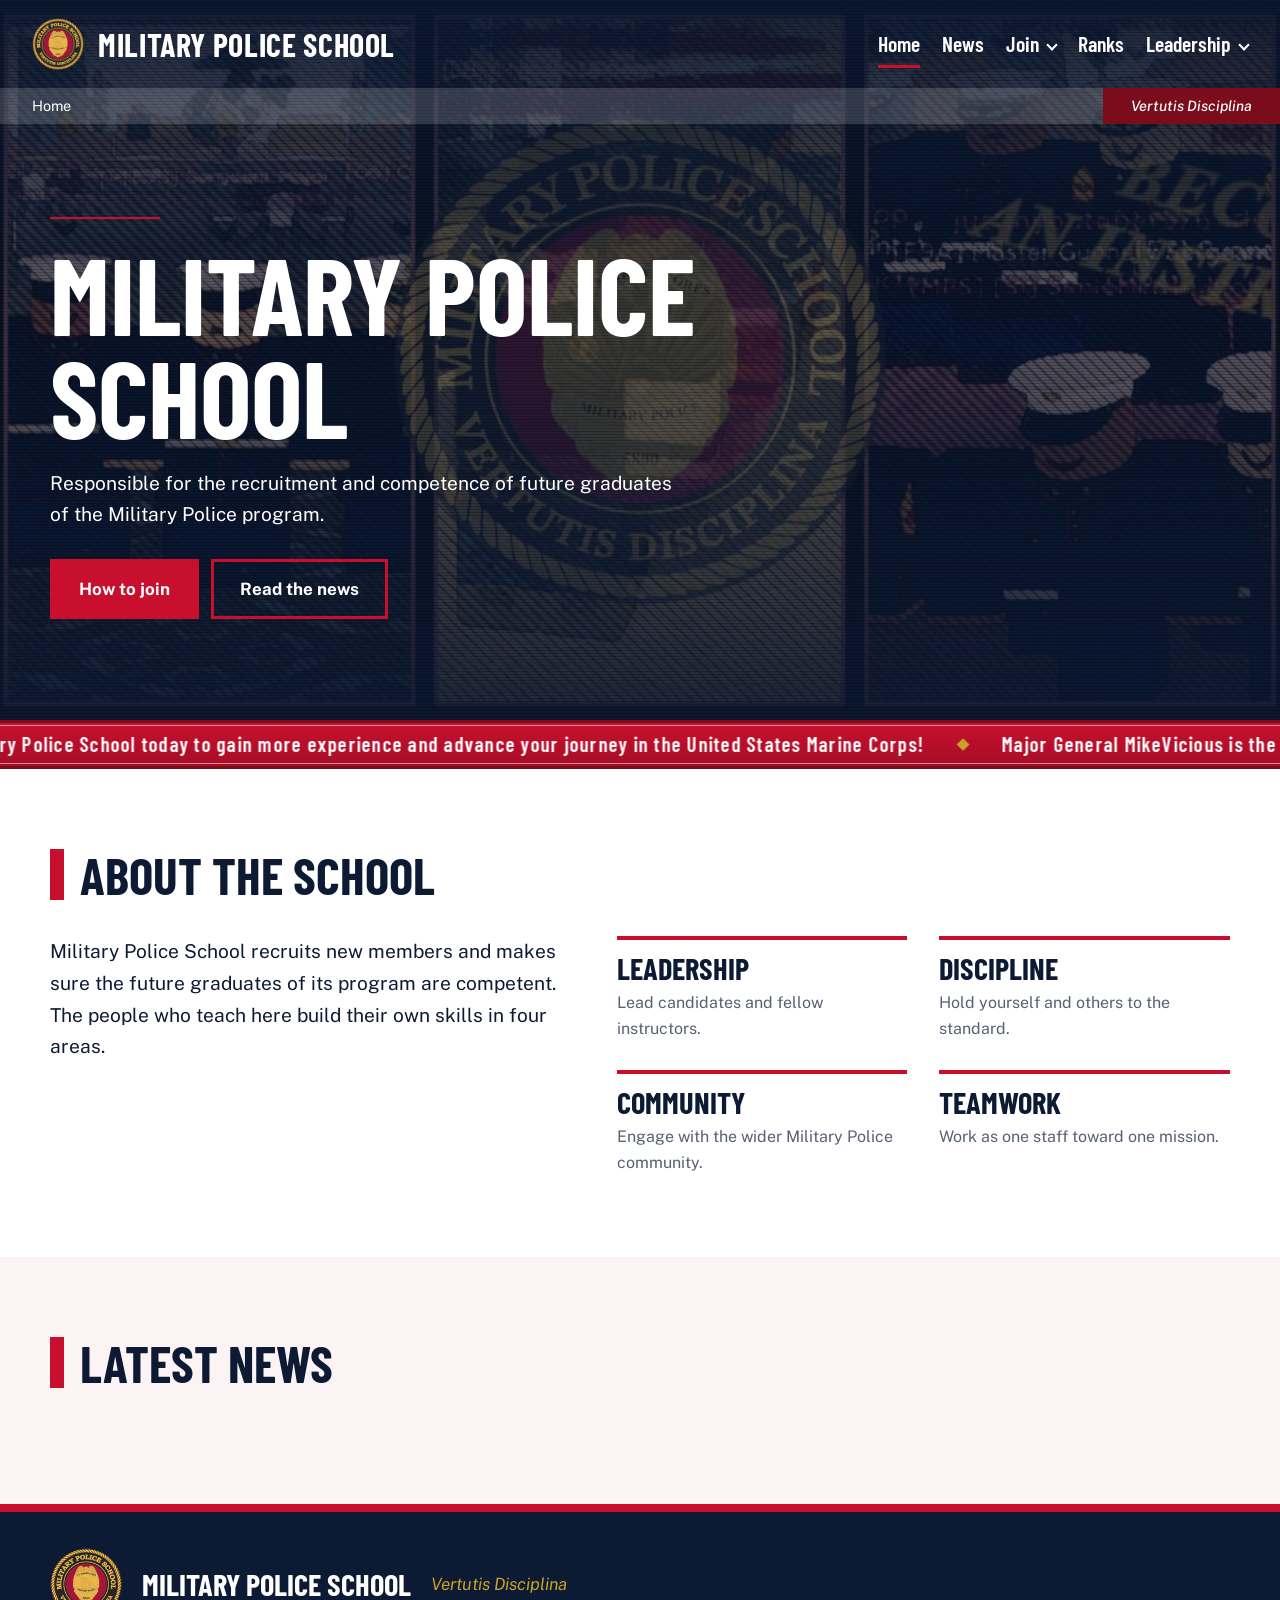
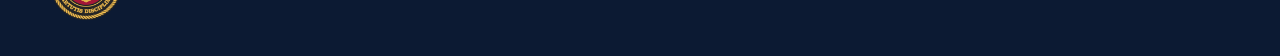
==== commit c57da478: "Update index.html" ====
--- a/index.html
+++ b/index.html
@@ -491,7 +491,7 @@
 let ARTICLES = [];
 let APPLICATIONS = [];
 const PEOPLE = [
-  {id: "high-command", name: "High Command", list: [["MikeVicious", "Commanding Officer", "Major General", "o8", "Major General Mike has served at Military Police School since May 7, 2026, and is one of the people who has contributed the most to leading and developing the school. He officially began his work in High Command on June 24, 2026, as a Divisional Sergeant Major.", [["May 7, 2026", "First Lieutenant", "o2", "Staff Instructor"], ["May 9, 2026", "Colonel", "o6", "Chief Instructor, Aide De Camp"], ["June 24, 2026", "Sergeant Major", "e9b", "Divisional Sergeant Major"], ["July 7, 2026", "Brigadier General", "o7", "Executive Officer"], ["October 6, 2026", "Major General", "o8", "Commanding Officer"]], "If you win, you don’t have to provide any explanations... If you lose, you shouldn’t even be there to give explanations..."], ["VACANT", "Executive Officer", "Brigadier General", "o7"], ["AnthonyUnbeatable", "Divisional Sergeant Major", "Sergeant Major", "e9b", "Sergeant Major Anthony has served at Military Police School since April 16, 2026, and currently serves as Divisional Sergeant Major. He became a member of High Command on October 6, 2026.", [["May 26, 2026", "Captain", "o3", "Senior Staff Instructor"], ["June 2, 2026", "Major", "o4", "Lead Staff Instructor"], ["June 15, 2026", "Lieutenant Colonel", "o5", "Head Instructor"], ["July 7, 2026", "Colonel", "o6", "Chief Instructor"], ["October 6, 2026", "Sergeant Major", "e9b", "Divisional Sergeant Major"]], "The goat"]]},
+  {id: "high-command", name: "High Command", list: [["MikeVicious", "Commanding Officer", "Major General", "o8", "Major General Mike has served at Military Police School since May 7, 2026, and is one of the people who has contributed the most to leading and developing the school. He officially began his work in High Command on June 24, 2026, as a Divisional Sergeant Major.", [["May 7, 2026", "First Lieutenant", "o2", "Staff Instructor"], ["May 9, 2026", "Colonel", "o6", "Chief Instructor, Aide De Camp"], ["June 24, 2026", "Sergeant Major", "e9b", "Divisional Sergeant Major"], ["July 7, 2026", "Brigadier General", "o7", "Executive Officer"], ["October 6, 2026", "Major General", "o8", "Commanding Officer"]], "If you win, you don’t have to provide any explanations... If you lose, you shouldn’t even be there to give explanations..."], ["VACANT", "Executive Officer", "Brigadier General", "o7"], ["VACANT", "Divisional Sergeant Major", "Sergeant Major", "e9b"]]},
   {id: "chief-instructors", name: "Middle Command: Chief Instructors", list: [["65VI9", "Chief Instructor, Aide De Camp", "Colonel", "o6", "", [["May 18, 2026", "Major", "o4", "Lead Staff Instructor"], ["May 25, 2026", "Lieutenant Colonel", "o5", "Head Instructor"], ["June 15, 2026", "Colonel", "o6", "Chief Instructor"], ["October 15, 2026", "Colonel", "o6", "Aide De Camp"]]], ["Policeswat8934dudess", "Chief Instructor", "Colonel", "o6", "Colonel Police has dedicated himself to Military Police School since July 20, 2026, starting as a Junior Instructor. He currently serves as Chief Instructor, holding the rank of Colonel.", [["July 20, 2026", "Gunnery Sergeant", "e7", "Junior Instructor"], ["July 27, 2026", "Master Sergeant", "e8a", "Instructor"], ["August 3, 2026", "First Sergeant", "e8b", "Senior Instructor"], ["August 7, 2026", "Major", "o4", "Lead Staff Instructor"], ["August 14, 2026", "Lieutenant Colonel", "o5", "Head Instructor"], ["September 13, 2026", "Colonel", "o6", "Chief Instructor"]], "Don't make your problem, become my problem"], ["KUNALNG6", "Chief Instructor", "Colonel", "o6", "", [["October 8, 2026", "Lieutenant Colonel", "o5", "Head Instructor"], ["October 26, 2026", "Colonel", "o6", "Chief Instructor"]], "Stay true to yourself, don't let others' opinions change who you are."]]},
   {id: "head-instructors", name: "Middle Command: Head Instructors", list: [["Bardamcz", "Head Instructor", "Lieutenant Colonel", "o5", "", [["September 22, 2026", "Staff Sergeant", "e6", "Senior Instructor"], ["September 28, 2026", "Major", "o4", "Lead Staff Instructor"], ["October 8, 2026", "Lieutenant Colonel", "o5", "Head Instructor"]], "By example we shall lead."], ["unicorn34568996", "Head Instructor", "Lieutenant Colonel", "o5", "", [["October 11, 2026", "Major", "o4", "Lead Staff Instructor"], ["October 26, 2026", "Lieutenant Colonel", "o5", "Head Instructor"]]], ["VACANT", "Head Instructor", "Lieutenant Colonel", "o5"]]},
   {id: "senior-enlisted-advisor", name: "Middle Command: Senior Enlisted Advisor", list: [["VACANT", "Senior Enlisted Advisor", "Master Gunnery Sergeant", "e9a"]]}
@@ -517,7 +517,7 @@
   applications: {title: "Applications", lede: "Every Military Police School application, with the results of the closed ones.", parts: ["apps"]}
 };
 const COMMAND_MENU = [
-  ["High Command", "high-command", [["Commanding Officer", "MikeVicious"], ["Executive Officer", null, "high-command"], ["Divisional Sergeant Major", "AnthonyUnbeatable"]]],
+  ["High Command", "high-command", [["Commanding Officer", "MikeVicious"], ["Executive Officer", null, "high-command"], ["Divisional Sergeant Major", null, "high-command"]]],
   ["Middle Command", "middle-command", [["Aide De Camp", "65VI9"], ["Chief Instructors", null, "chief-instructors"], ["Head Instructors", null, "head-instructors"], ["Senior Enlisted Advisor", null, "senior-enlisted-advisor"]]]
 ];
 const QUOTA_PATH = (rankName) => `Complete your quota at the ${rankName} rank, and you will be promoted to this position once you meet the requirements.`;
@@ -587,7 +587,7 @@
   "Join Military Police School today to gain more experience and advance your journey in the United States Marine Corps!",
   TickerLine("MikeVicious", "is the Commanding Officer of Military Police School."),
   "The Executive Officer position of Military Police School is currently vacant.",
-  TickerLine("AnthonyUnbeatable", "serves as the Divisional Sergeant Major of Military Police School."),
+  "The Divisional Sergeant Major position of Military Police School is currently vacant.",
   TickerLine("65VI9", "has been appointed as the Aide De Camp of Military Police School."),
   "Attend a hosted tryout in #event-broadcast and become a member of Military Police School.",
   "Get the MPS PING role in #get-your-roles so you never miss a Military Police School tryout.",
@@ -696,7 +696,7 @@
   MikeVicious: {
     medals: [["medals/navy-marine-corps-commendation", "Navy and Marine Corps Commendation"], ["medals/navy-marine-corps-achievement", "Navy and Marine Corps Achievement"], ["medals/marine-corps-good-conduct", "Marine Corps Good Conduct"], ["medals/marine-corps-expeditionary", "Marine Corps Expeditionary", null, [1, 0]], ["medals/national-defense-service", "National Defense"], ["medals/antarctica-service", "Antarctica Service", null, [0, 1]], ["medals/southwest-asia-service", "Southwest Asia Service"], ["medals/kosovo-campaign", "Kosovo Campaign"], ["medals/afghanistan-campaign", "Afghanistan Campaign"], ["medals/iraq-campaign", "Iraq Campaign"], ["medals/inherent-resolve-campaign", "Inherent Resolve Campaign"], ["medals/global-war-on-terrorism-service", "Global War on Terrorism"], ["medals/military-outstanding-volunteer-service", "Outstanding Volunteer Service"], ["medals/armed-forces-reserve", "Armed Forces Reserve"], ["medals/kuwait-liberation", "Kuwait Liberation (Kuwait)"]],
     ribbons: [["ribbons/presidential-unit-citation", "Navy Presidential Unit Citation"], ["ribbons/navy-unit-commendation", "Navy Unit Commendation", null, [0, 2]], ["ribbons/meritorious-unit-commendation", "Navy Meritorious Unit Commendation"], ["ribbons/navy-e", "Navy Battle Efficiency E"], ["ribbons/sea-service-deployment", "Navy Sea Service Deployment"], ["ribbons/blue-red-center", "Recruiter"], ["ribbons/drill-instructor", "Drill Instructor"], ["ribbons/combat-instructor", "Combat Instructor"]],
-    badges: [["marksmanship/pistol-sharpshooter", "Pistol Sharpshooter"]]
+    badges: [["marksmanship/rifle-sharpshooter", "Rifle Sharpshooter"], ["marksmanship/pistol-sharpshooter", "Pistol Sharpshooter"]]
   },
   Policeswat8934dudess: {
     medals: [["medals/navy-marine-corps-commendation", "Navy and Marine Corps Commendation"], ["medals/navy-marine-corps-achievement", "Navy and Marine Corps Achievement"], ["medals/marine-corps-good-conduct", "Marine Corps Good Conduct"], ["medals/national-defense-service", "National Defense"], ["medals/antarctica-service", "Antarctica Service"], ["medals/global-war-on-terrorism-service", "Global War on Terrorism"]],
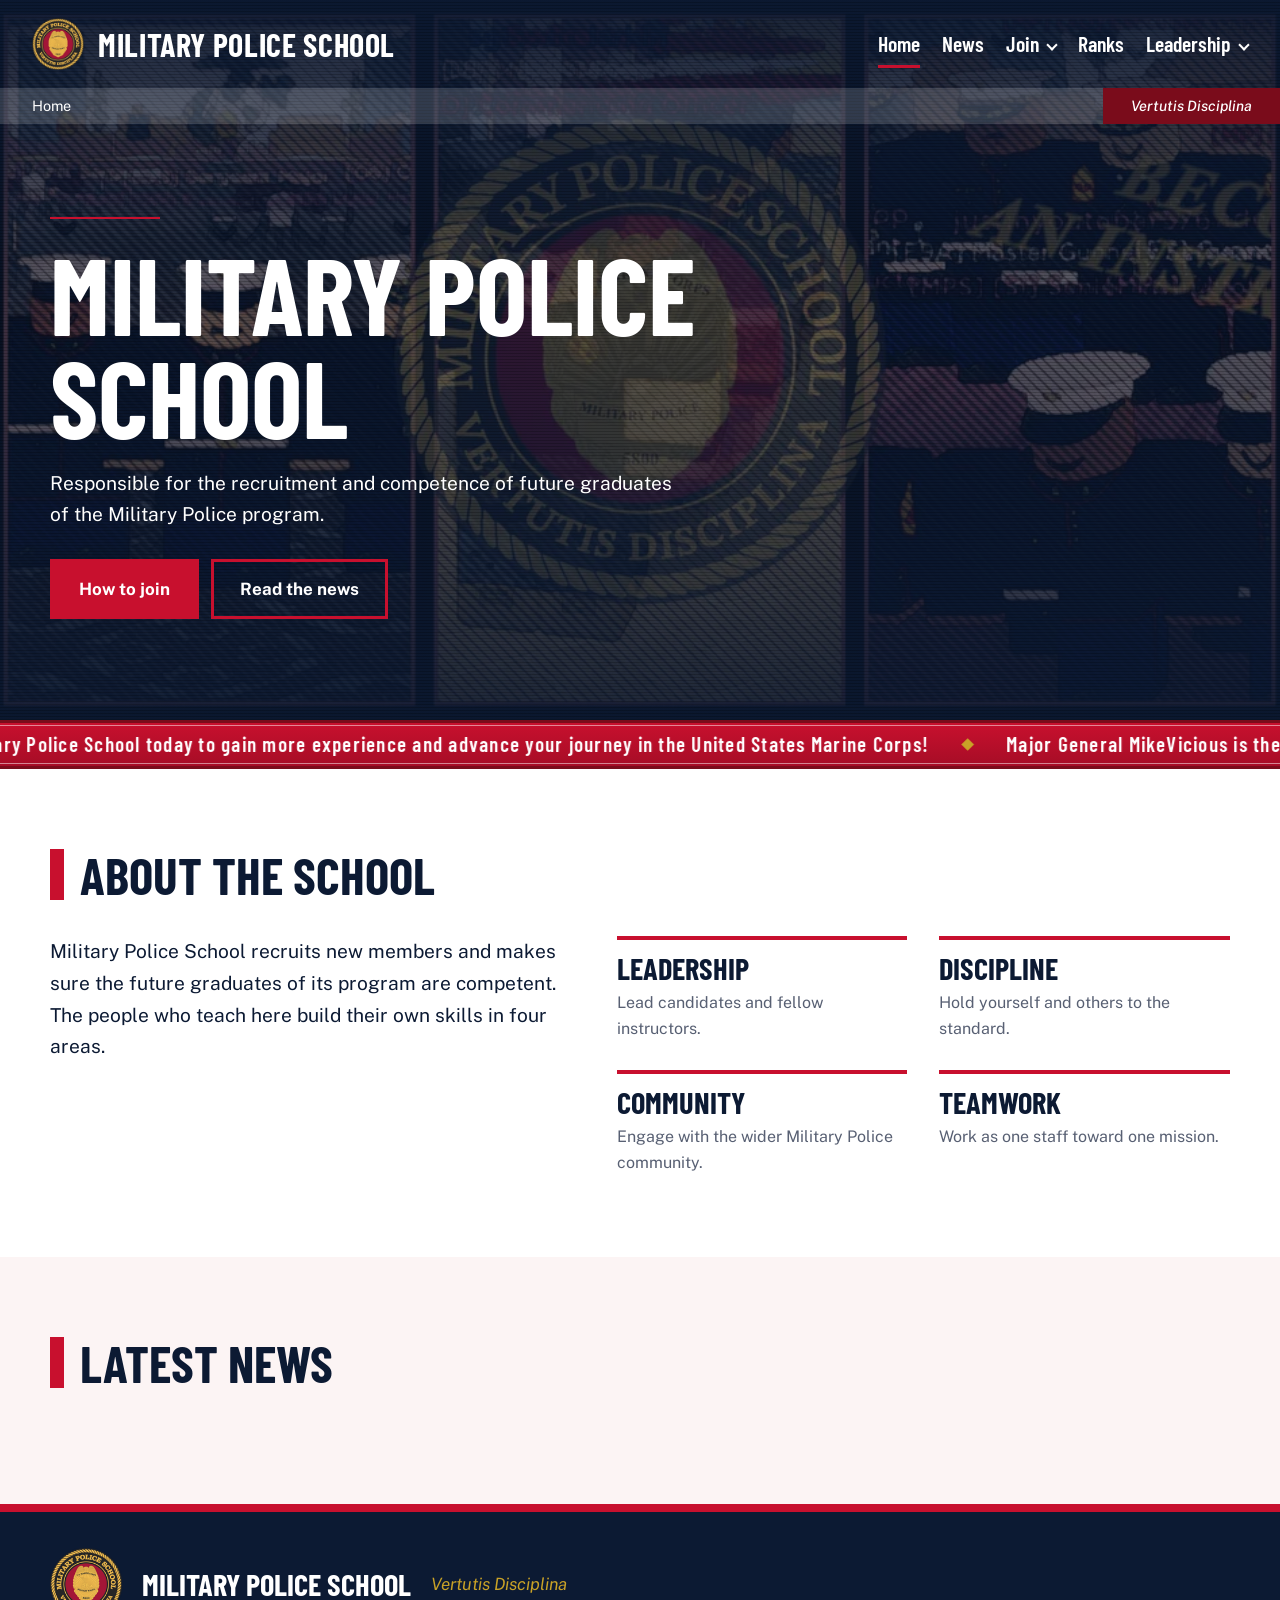
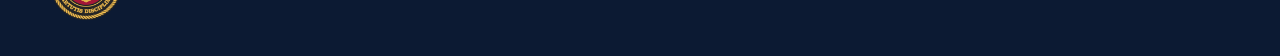
==== commit 46818a41: "Update index.html" ====
--- a/index.html
+++ b/index.html
@@ -493,7 +493,7 @@
 const PEOPLE = [
   {id: "high-command", name: "High Command", list: [["MikeVicious", "Commanding Officer", "Major General", "o8", "Major General Mike has served at Military Police School since May 7, 2026, and is one of the people who has contributed the most to leading and developing the school. He officially began his work in High Command on June 24, 2026, as a Divisional Sergeant Major.", [["May 7, 2026", "First Lieutenant", "o2", "Staff Instructor"], ["May 9, 2026", "Colonel", "o6", "Chief Instructor, Aide De Camp"], ["June 24, 2026", "Sergeant Major", "e9b", "Divisional Sergeant Major"], ["July 7, 2026", "Brigadier General", "o7", "Executive Officer"], ["October 6, 2026", "Major General", "o8", "Commanding Officer"]], "If you win, you don’t have to provide any explanations... If you lose, you shouldn’t even be there to give explanations..."], ["VACANT", "Executive Officer", "Brigadier General", "o7"], ["VACANT", "Divisional Sergeant Major", "Sergeant Major", "e9b"]]},
   {id: "chief-instructors", name: "Middle Command: Chief Instructors", list: [["65VI9", "Chief Instructor, Aide De Camp", "Colonel", "o6", "", [["May 18, 2026", "Major", "o4", "Lead Staff Instructor"], ["May 25, 2026", "Lieutenant Colonel", "o5", "Head Instructor"], ["June 15, 2026", "Colonel", "o6", "Chief Instructor"], ["October 15, 2026", "Colonel", "o6", "Aide De Camp"]]], ["Policeswat8934dudess", "Chief Instructor", "Colonel", "o6", "Colonel Police has dedicated himself to Military Police School since July 20, 2026, starting as a Junior Instructor. He currently serves as Chief Instructor, holding the rank of Colonel.", [["July 20, 2026", "Gunnery Sergeant", "e7", "Junior Instructor"], ["July 27, 2026", "Master Sergeant", "e8a", "Instructor"], ["August 3, 2026", "First Sergeant", "e8b", "Senior Instructor"], ["August 7, 2026", "Major", "o4", "Lead Staff Instructor"], ["August 14, 2026", "Lieutenant Colonel", "o5", "Head Instructor"], ["September 13, 2026", "Colonel", "o6", "Chief Instructor"]], "Don't make your problem, become my problem"], ["KUNALNG6", "Chief Instructor", "Colonel", "o6", "", [["October 8, 2026", "Lieutenant Colonel", "o5", "Head Instructor"], ["October 26, 2026", "Colonel", "o6", "Chief Instructor"]], "Stay true to yourself, don't let others' opinions change who you are."]]},
-  {id: "head-instructors", name: "Middle Command: Head Instructors", list: [["Bardamcz", "Head Instructor", "Lieutenant Colonel", "o5", "", [["September 22, 2026", "Staff Sergeant", "e6", "Senior Instructor"], ["September 28, 2026", "Major", "o4", "Lead Staff Instructor"], ["October 8, 2026", "Lieutenant Colonel", "o5", "Head Instructor"]], "By example we shall lead."], ["unicorn34568996", "Head Instructor", "Lieutenant Colonel", "o5", "", [["October 11, 2026", "Major", "o4", "Lead Staff Instructor"], ["October 26, 2026", "Lieutenant Colonel", "o5", "Head Instructor"]]], ["VACANT", "Head Instructor", "Lieutenant Colonel", "o5"]]},
+  {id: "head-instructors", name: "Middle Command: Head Instructors", list: [["Bardamcz", "Head Instructor", "Lieutenant Colonel", "o5", "", [["September 22, 2026", "Staff Sergeant", "e6", "Senior Instructor"], ["September 28, 2026", "Major", "o4", "Lead Staff Instructor"], ["October 8, 2026", "Lieutenant Colonel", "o5", "Head Instructor"]], "By example we shall lead."], ["unicorn34568996", "Head Instructor", "Lieutenant Colonel", "o5", "", [["October 11, 2026", "Major", "o4", "Lead Staff Instructor"], ["October 26, 2026", "Lieutenant Colonel", "o5", "Head Instructor"]]], ["chrma", "Head Instructor", "Lieutenant Colonel", "o5", "", [["October 11, 2026", "First Lieutenant", "o2", "Staff Instructor"], ["October 19, 2026", "Captain", "o3", "Senior Staff Instructor"], ["October 26, 2026", "Major", "o4", "Lead Staff Instructor"], ["November 6, 2026", "Lieutenant Colonel", "o5", "Head Instructor"]]]]},
   {id: "senior-enlisted-advisor", name: "Middle Command: Senior Enlisted Advisor", list: [["VACANT", "Senior Enlisted Advisor", "Master Gunnery Sergeant", "e9a"]]}
 ];
 const PORTRAIT_FILES = {MikeVicious: "mike0w73"};
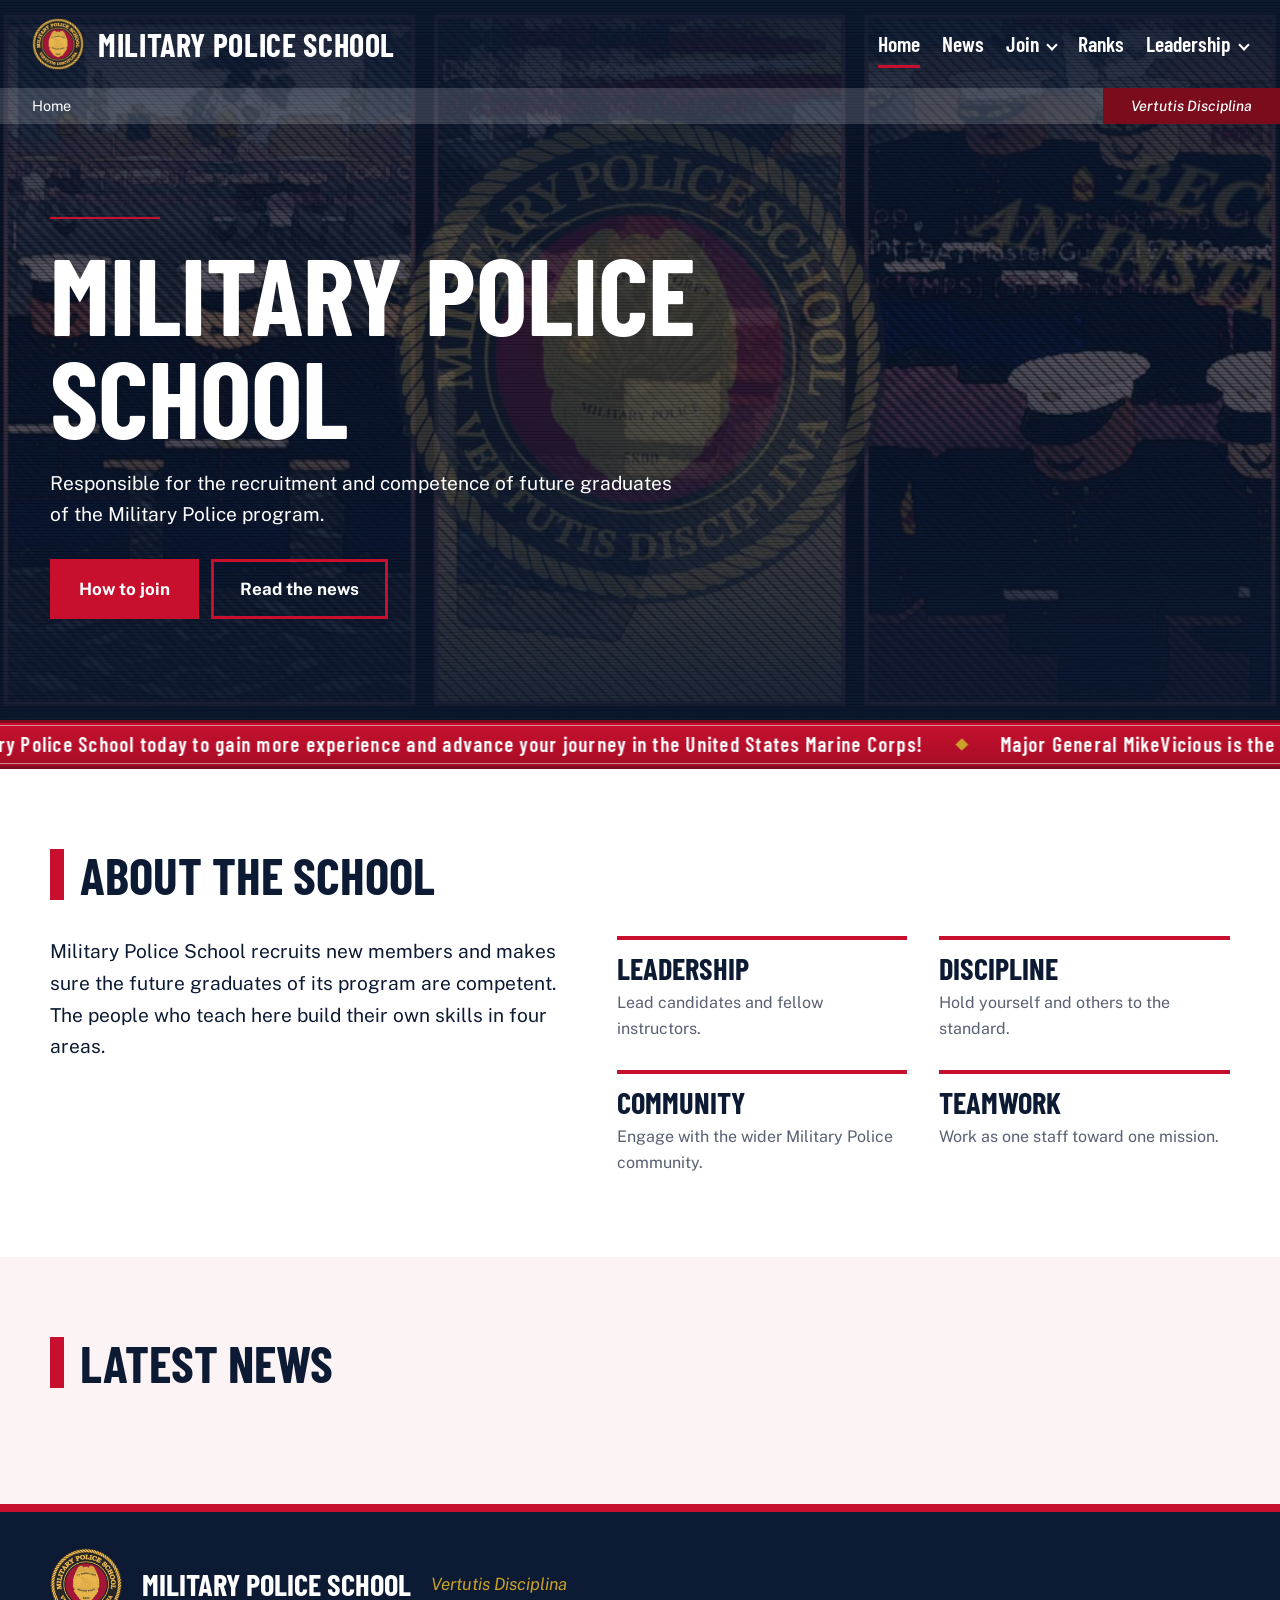
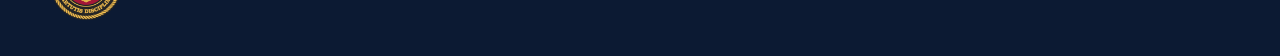
==== commit 9e4f6cf1: "Update index.html" ====
--- a/index.html
+++ b/index.html
@@ -491,8 +491,8 @@
 let ARTICLES = [];
 let APPLICATIONS = [];
 const PEOPLE = [
-  {id: "high-command", name: "High Command", list: [["MikeVicious", "Commanding Officer", "Major General", "o8", "Major General Mike has served at Military Police School since May 7, 2026, and is one of the people who has contributed the most to leading and developing the school. He officially began his work in High Command on June 24, 2026, as a Divisional Sergeant Major.", [["May 7, 2026", "First Lieutenant", "o2", "Staff Instructor"], ["May 9, 2026", "Colonel", "o6", "Chief Instructor, Aide De Camp"], ["June 24, 2026", "Sergeant Major", "e9b", "Divisional Sergeant Major"], ["July 7, 2026", "Brigadier General", "o7", "Executive Officer"], ["October 6, 2026", "Major General", "o8", "Commanding Officer"]], "If you win, you don’t have to provide any explanations... If you lose, you shouldn’t even be there to give explanations..."], ["VACANT", "Executive Officer", "Brigadier General", "o7"], ["VACANT", "Divisional Sergeant Major", "Sergeant Major", "e9b"]]},
-  {id: "chief-instructors", name: "Middle Command: Chief Instructors", list: [["65VI9", "Chief Instructor, Aide De Camp", "Colonel", "o6", "", [["May 18, 2026", "Major", "o4", "Lead Staff Instructor"], ["May 25, 2026", "Lieutenant Colonel", "o5", "Head Instructor"], ["June 15, 2026", "Colonel", "o6", "Chief Instructor"], ["October 15, 2026", "Colonel", "o6", "Aide De Camp"]]], ["Policeswat8934dudess", "Chief Instructor", "Colonel", "o6", "Colonel Police has dedicated himself to Military Police School since July 20, 2026, starting as a Junior Instructor. He currently serves as Chief Instructor, holding the rank of Colonel.", [["July 20, 2026", "Gunnery Sergeant", "e7", "Junior Instructor"], ["July 27, 2026", "Master Sergeant", "e8a", "Instructor"], ["August 3, 2026", "First Sergeant", "e8b", "Senior Instructor"], ["August 7, 2026", "Major", "o4", "Lead Staff Instructor"], ["August 14, 2026", "Lieutenant Colonel", "o5", "Head Instructor"], ["September 13, 2026", "Colonel", "o6", "Chief Instructor"]], "Don't make your problem, become my problem"], ["KUNALNG6", "Chief Instructor", "Colonel", "o6", "", [["October 8, 2026", "Lieutenant Colonel", "o5", "Head Instructor"], ["October 26, 2026", "Colonel", "o6", "Chief Instructor"]], "Stay true to yourself, don't let others' opinions change who you are."]]},
+  {id: "high-command", name: "High Command", list: [["MikeVicious", "Commanding Officer", "Major General", "o8", "Major General Mike has served at Military Police School since May 7, 2026, and is one of the people who has contributed the most to leading and developing the school. He officially began his work in High Command on June 24, 2026, as a Divisional Sergeant Major.", [["May 7, 2026", "First Lieutenant", "o2", "Staff Instructor"], ["May 9, 2026", "Colonel", "o6", "Chief Instructor, Aide De Camp"], ["June 24, 2026", "Sergeant Major", "e9b", "Divisional Sergeant Major"], ["July 7, 2026", "Brigadier General", "o7", "Executive Officer"], ["October 6, 2026", "Major General", "o8", "Commanding Officer"]], "If you win, you don’t have to provide any explanations... If you lose, you shouldn’t even be there to give explanations..."], ["VACANT", "Executive Officer", "Brigadier General", "o7"], ["Megasharkkiller", "Divisional Sergeant Major", "Sergeant Major", "e9b", "", [["November 18, 2026", "Sergeant Major", "e9b", "Divisional Sergeant Major"]]]]},
+  {id: "chief-instructors", name: "Middle Command: Chief Instructors", list: [["65VI9", "Chief Instructor, Aide De Camp", "Colonel", "o6", "", [["May 18, 2026", "Major", "o4", "Lead Staff Instructor"], ["May 25, 2026", "Lieutenant Colonel", "o5", "Head Instructor"], ["June 15, 2026", "Colonel", "o6", "Chief Instructor"], ["October 15, 2026", "Colonel", "o6", "Aide De Camp"]]], ["KUNALNG6", "Chief Instructor", "Colonel", "o6", "", [["October 8, 2026", "Lieutenant Colonel", "o5", "Head Instructor"], ["October 26, 2026", "Colonel", "o6", "Chief Instructor"]], "Stay true to yourself, don't let others' opinions change who you are."]]},
   {id: "head-instructors", name: "Middle Command: Head Instructors", list: [["Bardamcz", "Head Instructor", "Lieutenant Colonel", "o5", "", [["September 22, 2026", "Staff Sergeant", "e6", "Senior Instructor"], ["September 28, 2026", "Major", "o4", "Lead Staff Instructor"], ["October 8, 2026", "Lieutenant Colonel", "o5", "Head Instructor"]], "By example we shall lead."], ["unicorn34568996", "Head Instructor", "Lieutenant Colonel", "o5", "", [["October 11, 2026", "Major", "o4", "Lead Staff Instructor"], ["October 26, 2026", "Lieutenant Colonel", "o5", "Head Instructor"]]], ["chrma", "Head Instructor", "Lieutenant Colonel", "o5", "", [["October 11, 2026", "First Lieutenant", "o2", "Staff Instructor"], ["October 19, 2026", "Captain", "o3", "Senior Staff Instructor"], ["October 26, 2026", "Major", "o4", "Lead Staff Instructor"], ["November 6, 2026", "Lieutenant Colonel", "o5", "Head Instructor"]]]]},
   {id: "senior-enlisted-advisor", name: "Middle Command: Senior Enlisted Advisor", list: [["VACANT", "Senior Enlisted Advisor", "Master Gunnery Sergeant", "e9a"]]}
 ];
@@ -517,7 +517,7 @@
   applications: {title: "Applications", lede: "Every Military Police School application, with the results of the closed ones.", parts: ["apps"]}
 };
 const COMMAND_MENU = [
-  ["High Command", "high-command", [["Commanding Officer", "MikeVicious"], ["Executive Officer", null, "high-command"], ["Divisional Sergeant Major", null, "high-command"]]],
+  ["High Command", "high-command", [["Commanding Officer", "MikeVicious"], ["Executive Officer", null, "high-command"], ["Divisional Sergeant Major", "Megasharkkiller"]]],
   ["Middle Command", "middle-command", [["Aide De Camp", "65VI9"], ["Chief Instructors", null, "chief-instructors"], ["Head Instructors", null, "head-instructors"], ["Senior Enlisted Advisor", null, "senior-enlisted-advisor"]]]
 ];
 const QUOTA_PATH = (rankName) => `Complete your quota at the ${rankName} rank, and you will be promoted to this position once you meet the requirements.`;
@@ -587,7 +587,7 @@
   "Join Military Police School today to gain more experience and advance your journey in the United States Marine Corps!",
   TickerLine("MikeVicious", "is the Commanding Officer of Military Police School."),
   "The Executive Officer position of Military Police School is currently vacant.",
-  "The Divisional Sergeant Major position of Military Police School is currently vacant.",
+  TickerLine("Megasharkkiller", "is the Divisional Sergeant Major of Military Police School."),
   TickerLine("65VI9", "has been appointed as the Aide De Camp of Military Police School."),
   "Attend a hosted tryout in #event-broadcast and become a member of Military Police School.",
   "Get the MPS PING role in #get-your-roles so you never miss a Military Police School tryout.",
@@ -678,7 +678,7 @@
 }
 function PortraitHtml(name) {
   if (name === "VACANT") return `<div class="portrait"></div>`;
-  return `<div class="portrait"><img src="assets/portraits/${Esc(PORTRAIT_FILES[name] || name)}.png" alt="Portrait of ${Esc(name)}"></div>`;
+  return `<div class="portrait"><img src="assets/portraits/${Esc(PORTRAIT_FILES[name] || name)}.png" alt="Portrait of ${Esc(name)}" onerror="this.remove()"></div>`;
 }
 function RankHtml(name, role, rank, insignia) {
   return `<div class="rank"><div class="tile2"><img src="${IMG[insignia]}" alt="${rank} insignia"></div><div><b class="cond">${name}</b><span>${role}</span><small>${rank}</small></div></div>`;
@@ -697,11 +697,6 @@
     medals: [["medals/navy-marine-corps-commendation", "Navy and Marine Corps Commendation"], ["medals/navy-marine-corps-achievement", "Navy and Marine Corps Achievement"], ["medals/marine-corps-good-conduct", "Marine Corps Good Conduct"], ["medals/marine-corps-expeditionary", "Marine Corps Expeditionary", null, [1, 0]], ["medals/national-defense-service", "National Defense"], ["medals/antarctica-service", "Antarctica Service", null, [0, 1]], ["medals/southwest-asia-service", "Southwest Asia Service"], ["medals/kosovo-campaign", "Kosovo Campaign"], ["medals/afghanistan-campaign", "Afghanistan Campaign"], ["medals/iraq-campaign", "Iraq Campaign"], ["medals/inherent-resolve-campaign", "Inherent Resolve Campaign"], ["medals/global-war-on-terrorism-service", "Global War on Terrorism"], ["medals/military-outstanding-volunteer-service", "Outstanding Volunteer Service"], ["medals/armed-forces-reserve", "Armed Forces Reserve"], ["medals/kuwait-liberation", "Kuwait Liberation (Kuwait)"]],
     ribbons: [["ribbons/presidential-unit-citation", "Navy Presidential Unit Citation"], ["ribbons/navy-unit-commendation", "Navy Unit Commendation", null, [0, 2]], ["ribbons/meritorious-unit-commendation", "Navy Meritorious Unit Commendation"], ["ribbons/navy-e", "Navy Battle Efficiency E"], ["ribbons/sea-service-deployment", "Navy Sea Service Deployment"], ["ribbons/blue-red-center", "Recruiter"], ["ribbons/drill-instructor", "Drill Instructor"], ["ribbons/combat-instructor", "Combat Instructor"]],
     badges: [["marksmanship/rifle-sharpshooter", "Rifle Sharpshooter"], ["marksmanship/pistol-sharpshooter", "Pistol Sharpshooter"]]
-  },
-  Policeswat8934dudess: {
-    medals: [["medals/navy-marine-corps-commendation", "Navy and Marine Corps Commendation"], ["medals/navy-marine-corps-achievement", "Navy and Marine Corps Achievement"], ["medals/marine-corps-good-conduct", "Marine Corps Good Conduct"], ["medals/national-defense-service", "National Defense"], ["medals/antarctica-service", "Antarctica Service"], ["medals/global-war-on-terrorism-service", "Global War on Terrorism"]],
-    ribbons: [["ribbons/navy-unit-commendation", "Navy Unit Commendation"]],
-    badges: []
   },
   Bardamcz: {
     medals: [["medals/marine-corps-good-conduct", "Marine Corps Good Conduct"], ["medals/national-defense-service", "National Defense"], ["medals/antarctica-service", "Antarctica Service"], ["medals/global-war-on-terrorism-service", "Global War on Terrorism"]],
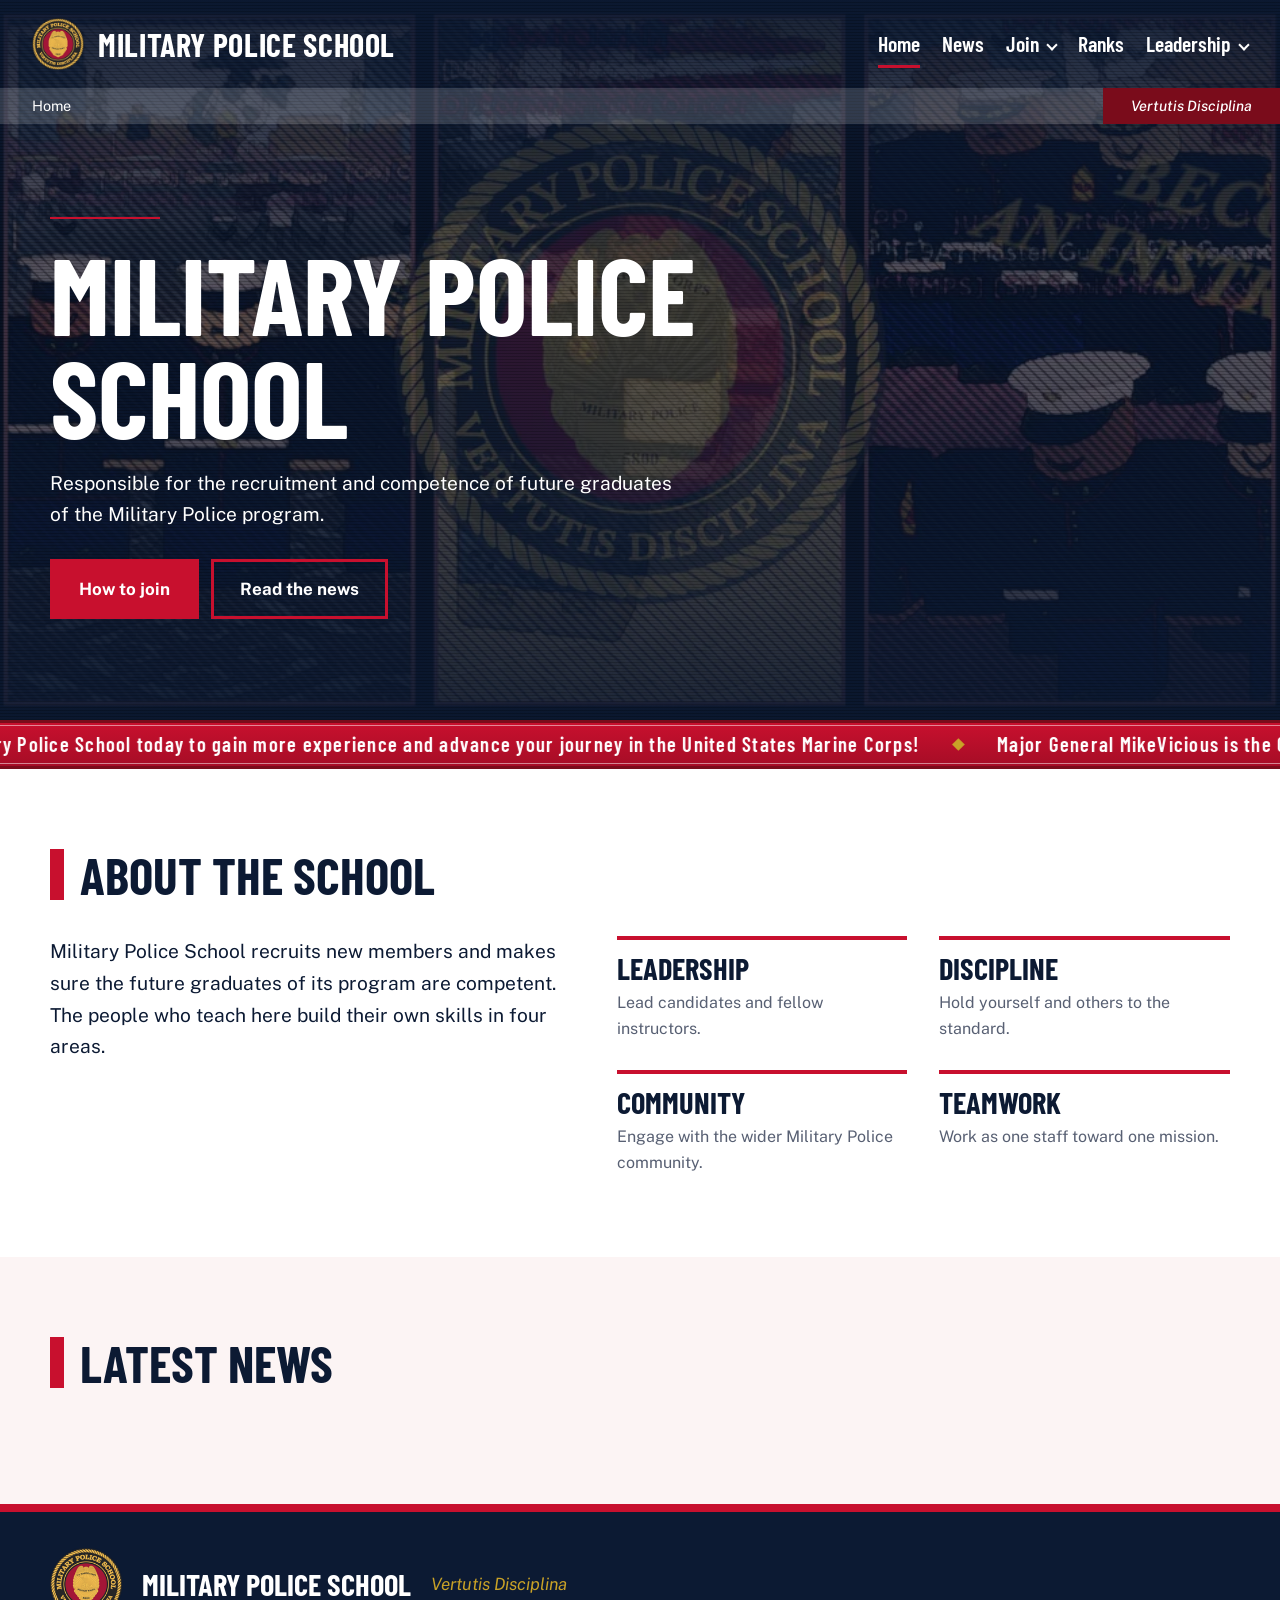
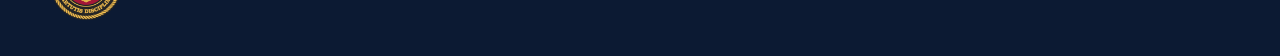
==== commit bc5b114c: "Update index.html" ====
--- a/index.html
+++ b/index.html
@@ -492,7 +492,7 @@
 let APPLICATIONS = [];
 const PEOPLE = [
   {id: "high-command", name: "High Command", list: [["MikeVicious", "Commanding Officer", "Major General", "o8", "Major General Mike has served at Military Police School since May 7, 2026, and is one of the people who has contributed the most to leading and developing the school. He officially began his work in High Command on June 24, 2026, as a Divisional Sergeant Major.", [["May 7, 2026", "First Lieutenant", "o2", "Staff Instructor"], ["May 9, 2026", "Colonel", "o6", "Chief Instructor, Aide De Camp"], ["June 24, 2026", "Sergeant Major", "e9b", "Divisional Sergeant Major"], ["July 7, 2026", "Brigadier General", "o7", "Executive Officer"], ["October 6, 2026", "Major General", "o8", "Commanding Officer"]], "If you win, you don’t have to provide any explanations... If you lose, you shouldn’t even be there to give explanations..."], ["VACANT", "Executive Officer", "Brigadier General", "o7"], ["Megasharkkiller", "Divisional Sergeant Major", "Sergeant Major", "e9b", "", [["November 18, 2026", "Sergeant Major", "e9b", "Divisional Sergeant Major"]]]]},
-  {id: "chief-instructors", name: "Middle Command: Chief Instructors", list: [["65VI9", "Chief Instructor, Aide De Camp", "Colonel", "o6", "", [["May 18, 2026", "Major", "o4", "Lead Staff Instructor"], ["May 25, 2026", "Lieutenant Colonel", "o5", "Head Instructor"], ["June 15, 2026", "Colonel", "o6", "Chief Instructor"], ["October 15, 2026", "Colonel", "o6", "Aide De Camp"]]], ["KUNALNG6", "Chief Instructor", "Colonel", "o6", "", [["October 8, 2026", "Lieutenant Colonel", "o5", "Head Instructor"], ["October 26, 2026", "Colonel", "o6", "Chief Instructor"]], "Stay true to yourself, don't let others' opinions change who you are."]]},
+  {id: "chief-instructors", name: "Middle Command: Chief Instructors", list: [["65VI9", "Chief Instructor, Aide De Camp", "Colonel", "o6", "", [["May 18, 2026", "Major", "o4", "Lead Staff Instructor"], ["May 25, 2026", "Lieutenant Colonel", "o5", "Head Instructor"], ["June 15, 2026", "Colonel", "o6", "Chief Instructor"], ["October 15, 2026", "Colonel", "o6", "Aide De Camp"]]], ["KUNALNG6", "Chief Instructor", "Colonel", "o6", "", [["October 8, 2026", "Lieutenant Colonel", "o5", "Head Instructor"], ["October 26, 2026", "Colonel", "o6", "Chief Instructor"]], "Stay true to yourself, don't let others' opinions change who you are."], ["VACANT", "Chief Instructor", "Colonel", "o6"]]},
   {id: "head-instructors", name: "Middle Command: Head Instructors", list: [["Bardamcz", "Head Instructor", "Lieutenant Colonel", "o5", "", [["September 22, 2026", "Staff Sergeant", "e6", "Senior Instructor"], ["September 28, 2026", "Major", "o4", "Lead Staff Instructor"], ["October 8, 2026", "Lieutenant Colonel", "o5", "Head Instructor"]], "By example we shall lead."], ["unicorn34568996", "Head Instructor", "Lieutenant Colonel", "o5", "", [["October 11, 2026", "Major", "o4", "Lead Staff Instructor"], ["October 26, 2026", "Lieutenant Colonel", "o5", "Head Instructor"]]], ["chrma", "Head Instructor", "Lieutenant Colonel", "o5", "", [["October 11, 2026", "First Lieutenant", "o2", "Staff Instructor"], ["October 19, 2026", "Captain", "o3", "Senior Staff Instructor"], ["October 26, 2026", "Major", "o4", "Lead Staff Instructor"], ["November 6, 2026", "Lieutenant Colonel", "o5", "Head Instructor"]]]]},
   {id: "senior-enlisted-advisor", name: "Middle Command: Senior Enlisted Advisor", list: [["VACANT", "Senior Enlisted Advisor", "Master Gunnery Sergeant", "e9a"]]}
 ];
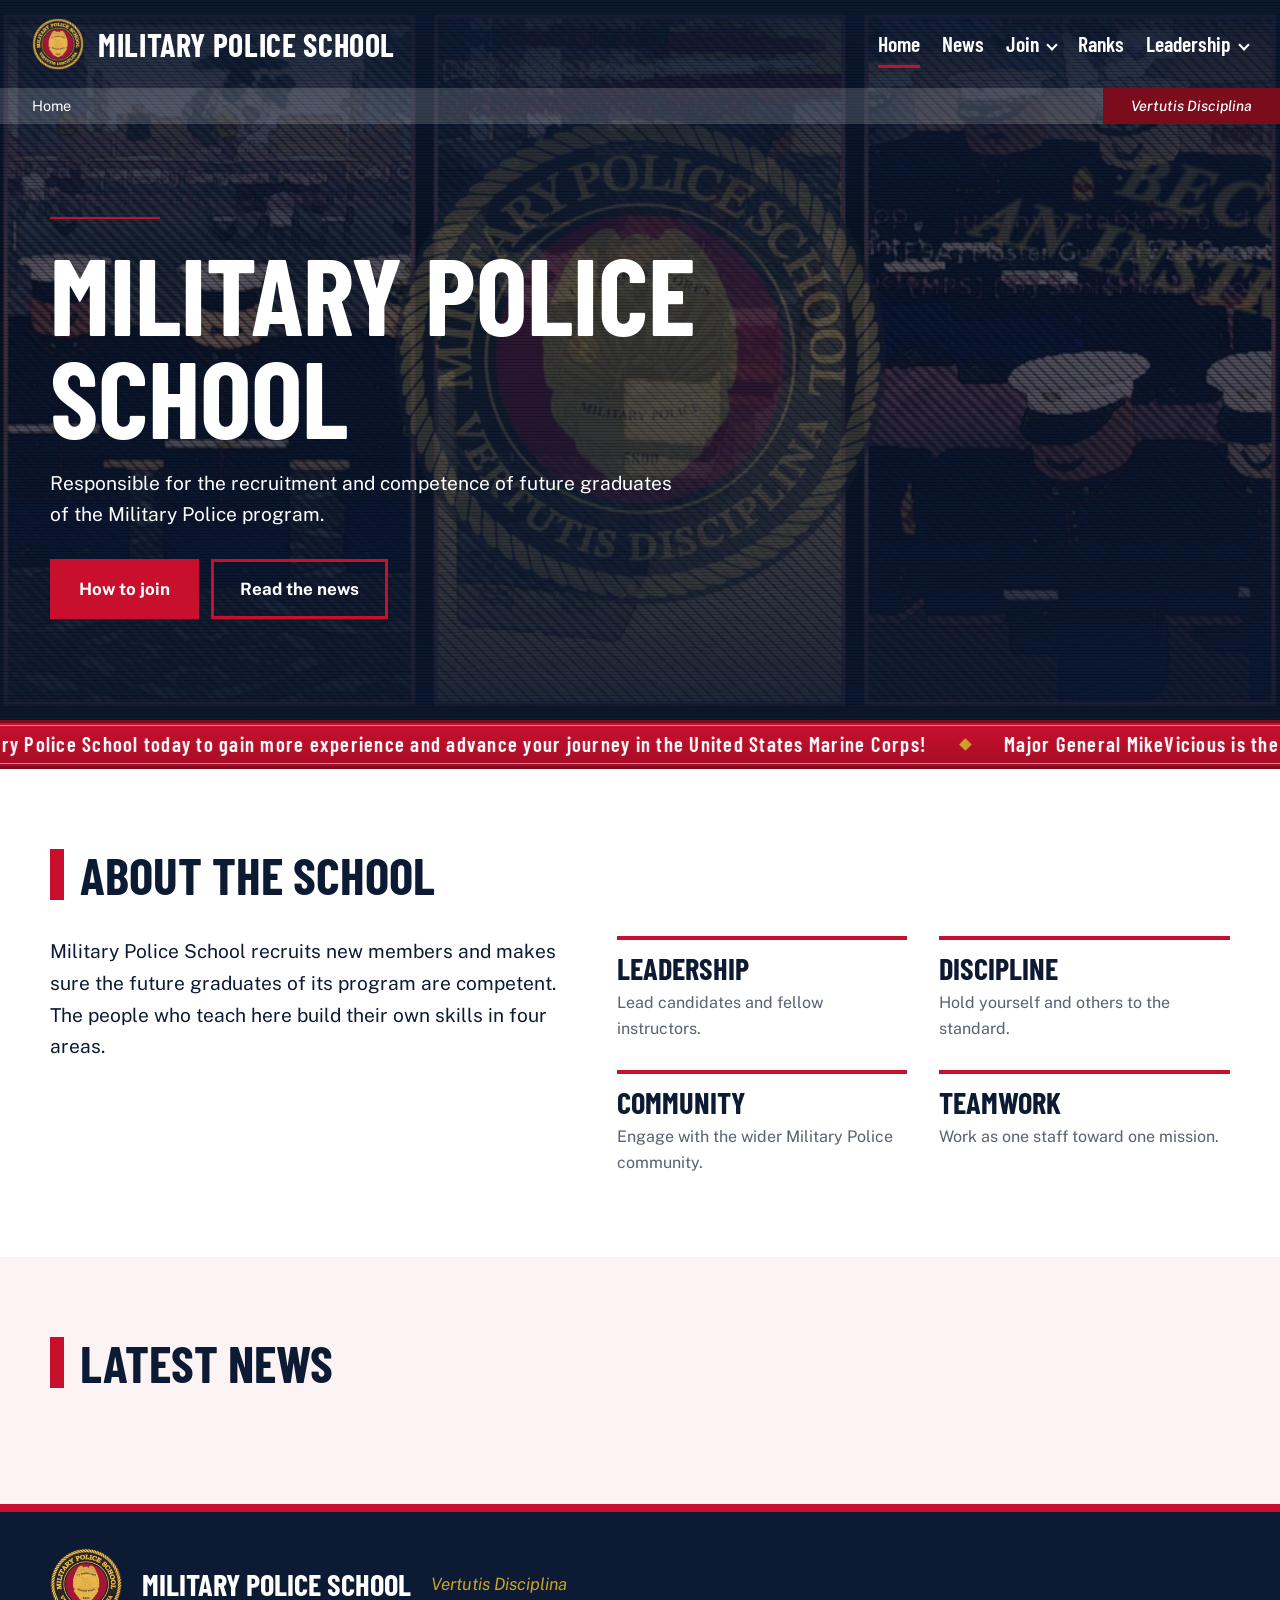
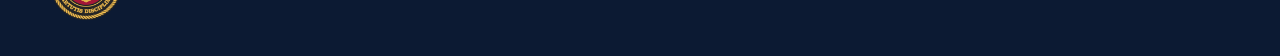
==== commit b66615e6: "Update index.html" ====
--- a/index.html
+++ b/index.html
@@ -491,9 +491,9 @@
 let ARTICLES = [];
 let APPLICATIONS = [];
 const PEOPLE = [
-  {id: "high-command", name: "High Command", list: [["MikeVicious", "Commanding Officer", "Major General", "o8", "Major General Mike has served at Military Police School since May 7, 2026, and is one of the people who has contributed the most to leading and developing the school. He officially began his work in High Command on June 24, 2026, as a Divisional Sergeant Major.", [["May 7, 2026", "First Lieutenant", "o2", "Staff Instructor"], ["May 9, 2026", "Colonel", "o6", "Chief Instructor, Aide De Camp"], ["June 24, 2026", "Sergeant Major", "e9b", "Divisional Sergeant Major"], ["July 7, 2026", "Brigadier General", "o7", "Executive Officer"], ["October 6, 2026", "Major General", "o8", "Commanding Officer"]], "If you win, you don’t have to provide any explanations... If you lose, you shouldn’t even be there to give explanations..."], ["VACANT", "Executive Officer", "Brigadier General", "o7"], ["Megasharkkiller", "Divisional Sergeant Major", "Sergeant Major", "e9b", "", [["November 18, 2026", "Sergeant Major", "e9b", "Divisional Sergeant Major"]]]]},
-  {id: "chief-instructors", name: "Middle Command: Chief Instructors", list: [["65VI9", "Chief Instructor, Aide De Camp", "Colonel", "o6", "", [["May 18, 2026", "Major", "o4", "Lead Staff Instructor"], ["May 25, 2026", "Lieutenant Colonel", "o5", "Head Instructor"], ["June 15, 2026", "Colonel", "o6", "Chief Instructor"], ["October 15, 2026", "Colonel", "o6", "Aide De Camp"]]], ["KUNALNG6", "Chief Instructor", "Colonel", "o6", "", [["October 8, 2026", "Lieutenant Colonel", "o5", "Head Instructor"], ["October 26, 2026", "Colonel", "o6", "Chief Instructor"]], "Stay true to yourself, don't let others' opinions change who you are."], ["VACANT", "Chief Instructor", "Colonel", "o6"]]},
-  {id: "head-instructors", name: "Middle Command: Head Instructors", list: [["Bardamcz", "Head Instructor", "Lieutenant Colonel", "o5", "", [["September 22, 2026", "Staff Sergeant", "e6", "Senior Instructor"], ["September 28, 2026", "Major", "o4", "Lead Staff Instructor"], ["October 8, 2026", "Lieutenant Colonel", "o5", "Head Instructor"]], "By example we shall lead."], ["unicorn34568996", "Head Instructor", "Lieutenant Colonel", "o5", "", [["October 11, 2026", "Major", "o4", "Lead Staff Instructor"], ["October 26, 2026", "Lieutenant Colonel", "o5", "Head Instructor"]]], ["chrma", "Head Instructor", "Lieutenant Colonel", "o5", "", [["October 11, 2026", "First Lieutenant", "o2", "Staff Instructor"], ["October 19, 2026", "Captain", "o3", "Senior Staff Instructor"], ["October 26, 2026", "Major", "o4", "Lead Staff Instructor"], ["November 6, 2026", "Lieutenant Colonel", "o5", "Head Instructor"]]]]},
+  {id: "high-command", name: "High Command", list: [["MikeVicious", "Chairman", "Major General", "o8", "Major General Mike has served at Military Police School since May 7, 2026, and is one of the people who has contributed the most to leading and developing the school. He officially began his work in High Command on June 24, 2026, as a Divisional Sergeant Major.", [["May 7, 2026", "First Lieutenant", "o2", "Provost Instructor"], ["May 9, 2026", "Colonel", "o6", "Chief Instructor, Aide De Camp"], ["June 24, 2026", "Sergeant Major", "e9b", "Divisional Sergeant Major"], ["July 7, 2026", "Brigadier General", "o7", "Vice Chairman"], ["October 6, 2026", "Major General", "o8", "Chairman"]], "If you win, you don’t have to provide any explanations... If you lose, you shouldn’t even be there to give explanations..."], ["VACANT", "Vice Chairman", "Brigadier General", "o7"], ["Megasharkkiller", "Divisional Sergeant Major", "Sergeant Major", "e9b", "", [["November 14, 2026", "Sergeant Major", "e9b", "Divisional Sergeant Major"]]]]},
+  {id: "chief-instructors", name: "Middle Command: Chief Instructors", list: [["65VI9", "Chief Instructor, Aide De Camp", "Colonel", "o6", "", [["May 18, 2026", "Major", "o4", "Lead Provost Instructor"], ["May 25, 2026", "Lieutenant Colonel", "o5", "Head Instructor"], ["June 15, 2026", "Colonel", "o6", "Chief Instructor"], ["October 15, 2026", "Colonel", "o6", "Aide De Camp"]]], ["KUNALNG6", "Chief Instructor", "Colonel", "o6", "", [["October 8, 2026", "Lieutenant Colonel", "o5", "Head Instructor"], ["October 26, 2026", "Colonel", "o6", "Chief Instructor"]], "Stay true to yourself, don't let others' opinions change who you are."], ["VACANT", "Chief Instructor", "Colonel", "o6"]]},
+  {id: "head-instructors", name: "Middle Command: Head Instructors", list: [["Bardamcz", "Head Instructor", "Lieutenant Colonel", "o5", "", [["September 22, 2026", "Staff Sergeant", "e6", "Instructor"], ["September 28, 2026", "Major", "o4", "Lead Provost Instructor"], ["October 8, 2026", "Lieutenant Colonel", "o5", "Head Instructor"]], "By example we shall lead."], ["unicorn34568996", "Head Instructor", "Lieutenant Colonel", "o5", "", [["October 11, 2026", "Major", "o4", "Lead Provost Instructor"], ["October 26, 2026", "Lieutenant Colonel", "o5", "Head Instructor"]]], ["chrma", "Head Instructor", "Lieutenant Colonel", "o5", "", [["October 11, 2026", "First Lieutenant", "o2", "Provost Instructor"], ["October 19, 2026", "Captain", "o3", "Senior Provost Instructor"], ["October 26, 2026", "Major", "o4", "Lead Provost Instructor"], ["November 6, 2026", "Lieutenant Colonel", "o5", "Head Instructor"]]]]},
   {id: "senior-enlisted-advisor", name: "Middle Command: Senior Enlisted Advisor", list: [["VACANT", "Senior Enlisted Advisor", "Master Gunnery Sergeant", "e9a"]]}
 ];
 const PORTRAIT_FILES = {MikeVicious: "mike0w73"};
@@ -517,7 +517,7 @@
   applications: {title: "Applications", lede: "Every Military Police School application, with the results of the closed ones.", parts: ["apps"]}
 };
 const COMMAND_MENU = [
-  ["High Command", "high-command", [["Commanding Officer", "MikeVicious"], ["Executive Officer", null, "high-command"], ["Divisional Sergeant Major", "Megasharkkiller"]]],
+  ["High Command", "high-command", [["Chairman", "MikeVicious"], ["Vice Chairman", null, "high-command"], ["Divisional Sergeant Major", "Megasharkkiller"]]],
   ["Middle Command", "middle-command", [["Aide De Camp", "65VI9"], ["Chief Instructors", null, "chief-instructors"], ["Head Instructors", null, "head-instructors"], ["Senior Enlisted Advisor", null, "senior-enlisted-advisor"]]]
 ];
 const QUOTA_PATH = (rankName) => `Complete your quota at the ${rankName} rank, and you will be promoted to this position once you meet the requirements.`;
@@ -544,49 +544,49 @@
   {id: "senior-instructor", name: "Senior Instructor", abbr: "SI", grade: "E7", command: "Enlisted Personnel", insignia: [["e7", "Gunnery Sergeant", "E7"]],
     description: "Senior Instructors focus on hosting Military Police School tryouts and running phases for Instructor Candidates.",
     obtain: [QUOTA_PATH("Instructor"), APPLY_OPEN]},
-  {id: "lead-instructor", name: "Lead Instructor", abbr: "LI", grade: "E8A", command: "Enlisted Personnel", insignia: [["e8a", "Master Sergeant", "E8A"]],
+  {id: "lead-instructor", name: "Lead Instructor", abbr: "LI", grade: "E8A / E8B", command: "Enlisted Personnel", insignia: [["e8a", "Master Sergeant", "E8A"], ["e8b", "First Sergeant", "E8B"]],
     description: "Lead Instructors host events for Military Police School, alongside Military Police School tryouts.",
-    obtain: [QUOTA_PATH("Senior Instructor"), APPLY_OPEN]},
+    obtain: [QUOTA_PATH("Senior Instructor"), APPLY_OPEN, "The First Sergeant rank (E8B) can be obtained by using your quota."]},
   {id: "aide-de-camp", name: "Aide De Camp", abbr: "ADC", grade: "E8B", command: "Enlisted Personnel", insignia: [["e8b", "First Sergeant", "E8B"]],
     description: "The Aide De Camp serves as an assistant to High Command, observing and stepping in to help whenever High Command needs support.",
     obtain: [HICOM_SELECT]},
-  {id: "junior-staff-instructor", name: "Junior Staff Instructor", abbr: "JSFI", grade: "O1", command: "Lower Command", insignia: [["o1", "Second Lieutenant", "O1"]],
-    description: "Junior Staff Instructors are the front line of Military Police training. Their main focus is organizing and running phases for Military Police Phase Candidates.",
+  {id: "junior-provost-instructor", name: "Junior Provost Instructor", abbr: "JPI", grade: "O1", command: "Lower Command (LOWCOM)", insignia: [["o1", "Second Lieutenant", "O1"]],
+    description: "Junior Provost Instructors are the front line of Military Police training. Their main focus is organizing and running phases for Military Police Phase Candidates.",
     obtain: ["Pass a Military Police School tryout, then complete the phases to earn this position.", APPLY_OPEN]},
-  {id: "staff-instructor", name: "Staff Instructor", abbr: "SFI", grade: "O2", command: "Lower Command", insignia: [["o2", "First Lieutenant", "O2"]],
-    description: "Staff Instructors primarily host Law Enforcement Battalion tryouts, and also run phases for Military Police Phase Candidates.",
-    obtain: [QUOTA_PATH("Junior Staff Instructor"), APPLY_OPEN]},
-  {id: "senior-staff-instructor", name: "Senior Staff Instructor", abbr: "SSI", grade: "O3", command: "Lower Command", insignia: [["o3", "Captain", "O3"]],
-    description: "Senior Staff Instructors focus on hosting Military Police School tryouts and running phases for Instructor Candidates.",
-    obtain: [QUOTA_PATH("Staff Instructor"), APPLY_OPEN]},
-  {id: "lead-staff-instructor", name: "Lead Staff Instructor", abbr: "LSI", grade: "O4", command: "Lower Command", insignia: [["o4", "Major", "O4"]],
-    description: "Lead Staff Instructors host events for Military Police School, alongside Military Police School tryouts.",
-    obtain: [QUOTA_PATH("Senior Staff Instructor"), APPLY_OPEN]},
-  {id: "senior-enlisted-advisor", name: "Senior Enlisted Advisor", abbr: "SEA", grade: "E9A", command: "Middle Command", insignia: [["e9a", "Master Gunnery Sergeant", "E9A"]],
+  {id: "provost-instructor", name: "Provost Instructor", abbr: "PI", grade: "O2", command: "Lower Command (LOWCOM)", insignia: [["o2", "First Lieutenant", "O2"]],
+    description: "Provost Instructors primarily host Law Enforcement Battalion tryouts, and also run phases for Military Police Phase Candidates.",
+    obtain: [QUOTA_PATH("Junior Provost Instructor"), APPLY_OPEN]},
+  {id: "senior-provost-instructor", name: "Senior Provost Instructor", abbr: "SPI", grade: "O3", command: "Lower Command (LOWCOM)", insignia: [["o3", "Captain", "O3"]],
+    description: "Senior Provost Instructors focus on hosting Military Police School tryouts and running phases for Instructor Candidates.",
+    obtain: [QUOTA_PATH("Provost Instructor"), APPLY_OPEN]},
+  {id: "lead-provost-instructor", name: "Lead Provost Instructor", abbr: "LPI", grade: "O4", command: "Lower Command (LOWCOM)", insignia: [["o4", "Major", "O4"]],
+    description: "Lead Provost Instructors host events for Military Police School, alongside Military Police School tryouts.",
+    obtain: [QUOTA_PATH("Senior Provost Instructor"), APPLY_OPEN]},
+  {id: "senior-enlisted-advisor", name: "Senior Enlisted Advisor", abbr: "SEA", grade: "E9A", command: "Middle Command (MIDCOM)", insignia: [["e9a", "Master Gunnery Sergeant", "E9A"]],
     description: "The Senior Enlisted Advisor represents the Enlisted Personnel within Middle Command, helps manage quotas and discipline for Enlisted Instructors, and supports the Divisional Sergeant Major.",
     obtain: [HICOM_SELECT, MIDCOM_APPLY]},
-  {id: "head-instructor", name: "Head Instructor", abbr: "HI", grade: "O5", command: "Middle Command", insignia: [["o5", "Lieutenant Colonel", "O5"]],
+  {id: "head-instructor", name: "Head Instructor", abbr: "HI", grade: "O5", command: "Middle Command (MIDCOM)", insignia: [["o5", "Lieutenant Colonel", "O5"]],
     description: "Head Instructors manage the database, log phases and events, and handle many other duties. They also host sessions and support both new and existing members of Military Police School.",
     obtain: [HICOM_SELECT, MIDCOM_APPLY]},
-  {id: "chief-instructor", name: "Chief Instructor", abbr: "CI", grade: "O6", command: "Middle Command", insignia: [["o6", "Colonel", "O6"]],
+  {id: "chief-instructor", name: "Chief Instructor", abbr: "CI", grade: "O6", command: "Middle Command (MIDCOM)", insignia: [["o6", "Colonel", "O6"]],
     description: "Chief Instructors focus on logging and rank management. They host tryouts and events for Military Police School, and support both new and existing members.",
     obtain: [HICOM_SELECT, MIDCOM_APPLY]},
-  {id: "divisional-sergeant-major", name: "Divisional Sergeant Major", abbr: "DSM", grade: "E9B", command: "High Command", insignia: [["e9b", "Sergeant Major", "E9B"]],
+  {id: "divisional-sergeant-major", name: "Divisional Sergeant Major", abbr: "DSM", grade: "E9B", command: "High Command (HICOM)", insignia: [["e9b", "Sergeant Major", "E9B"]],
     description: "The Divisional Sergeant Major manages and represents the Enlisted Instructors, and oversees Lower Command. They handle quotas, discipline and corrections, advise High Command, and help develop Military Police School.",
     obtain: [HQ_SELECT]},
-  {id: "executive-officer", name: "Executive Officer", abbr: "XO", grade: "O7", command: "High Command", insignia: [["o7", "Brigadier General", "O7"]],
-    description: "The Executive Officer oversees Middle Command and recruitment, and assists the Commanding Officer in running Military Police School. They also monitor the state of the school and put forward initiatives that help it grow.",
+  {id: "vice-chairman", name: "Vice Chairman", abbr: "VC", grade: "O7", command: "High Command (HICOM)", insignia: [["o7", "Brigadier General", "O7"]],
+    description: "The Vice Chairman oversees Middle Command and recruitment, and assists the Chairman in running Military Police School. They also monitor the state of the school and put forward initiatives that help it grow.",
     obtain: [HQ_SELECT]},
-  {id: "commanding-officer", name: "Commanding Officer", abbr: "CO", grade: "O8", command: "High Command", insignia: [["o8", "Major General", "O8"]],
-    description: "The Commanding Officer runs Military Police School and represents it, builds and grows the division, and oversees the other members of High Command.",
+  {id: "chairman", name: "Chairman", abbr: "C", grade: "O8", command: "High Command (HICOM)", insignia: [["o8", "Major General", "O8"]],
+    description: "The Chairman runs Military Police School and represents it, builds and grows the division, and oversees the other members of High Command.",
     obtain: [HQ_SELECT]}
 ];
 function TickerLine(name, sentence) { const person = FindPerson(name); return person.rank + " " + person.name + " " + sentence; }
 const TICKER_SPEED = 70;
 const TICKER_MESSAGES = [
   "Join Military Police School today to gain more experience and advance your journey in the United States Marine Corps!",
-  TickerLine("MikeVicious", "is the Commanding Officer of Military Police School."),
-  "The Executive Officer position of Military Police School is currently vacant.",
+  TickerLine("MikeVicious", "is the Chairman of Military Police School."),
+  "The Vice Chairman position of Military Police School is currently vacant.",
   TickerLine("Megasharkkiller", "is the Divisional Sergeant Major of Military Police School."),
   TickerLine("65VI9", "has been appointed as the Aide De Camp of Military Police School."),
   "Attend a hosted tryout in #event-broadcast and become a member of Military Police School.",
@@ -612,14 +612,14 @@
   "Being mic active is a big plus for anyone who wants to become an MPS Instructor.",
   "MPS Instructors are mature, active and ready to lead candidates.",
   "Applications are reviewed carefully, so always answer every question in detail.",
-  "MPSNet sat down with the Commanding Officer and a Chief Instructor of MPS. Read the full interview in the News section."
+  "MPSNet sat down with the Chairman and a Chief Instructor of MPS. Read the full interview in the News section."
 ];
 const BIO_ICON = `<svg viewBox="0 0 24 24" aria-hidden="true"><path d="M5 2h9l5 5v15H5z"/><path d="M13 2v6h6" fill="none" stroke="#fff" stroke-width="1.5"/><path d="M8 12h8M8 16h8" stroke="#fff" stroke-width="1.5"/></svg>`;
 const HERO = {
   home: {title: "Military Police School", lede: "Responsible for the recruitment and competence of future graduates of the Military Police program.", tall: true},
   news: {title: "News", lede: "The latest news, interviews and coverage from Military Police School."},
   join: {title: "Join MPS", lede: "You can join Military Police School through Tryouts or Applications."},
-  ranks: {title: "Ranks", lede: "Every position in Military Police School, from Phase I Candidate to Commanding Officer."},
+  ranks: {title: "Ranks", lede: "Every position in Military Police School, from Phase I Candidate to Chairman."},
   leadership: {title: "Chain of Command", lede: "The High Command and Middle Command of Military Police School."}
 };
 const PAGE_NAMES = {home: "Military Police School", news: "News", join: "Join", ranks: "Ranks", leadership: "Leadership"};
